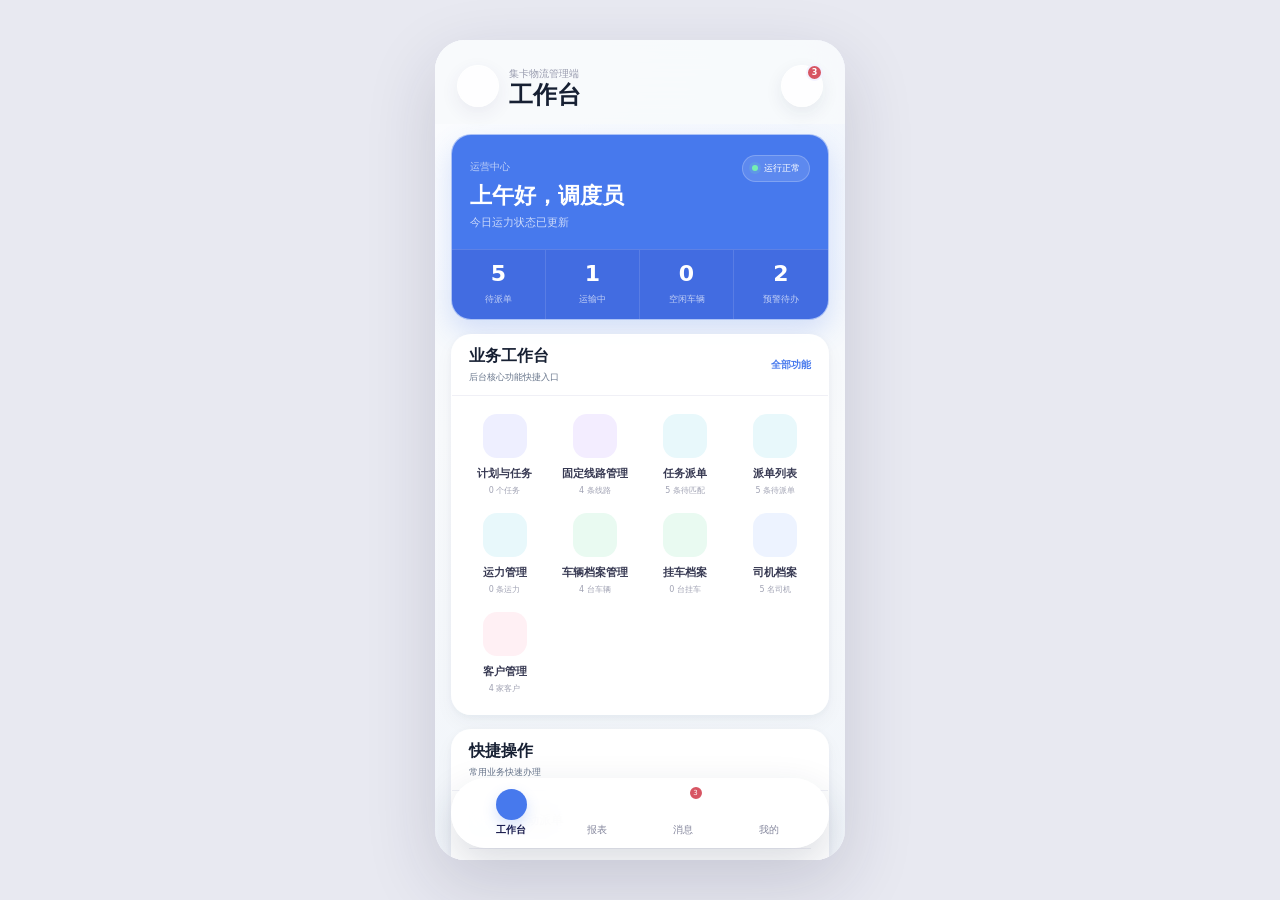
==== admin-mobile.html @ d73e5c69 "完善集卡物流系统前端功能" ====
<!doctype html>
<html lang="zh-CN">
  <head>
    <meta charset="UTF-8" />
    <meta name="viewport" content="width=device-width, initial-scale=1, maximum-scale=1, viewport-fit=cover" />
    <meta name="theme-color" content="#f4f6fa" />
    <title>集卡物流管理端</title>
    <link rel="stylesheet" href="admin-mobile.css" />
    <link rel="stylesheet" href="design-tokens.css" />
  </head>
  <body>
    <div class="manager-shell">
      <header class="manager-header" id="managerHeader">
        <button class="manager-drawer-toggle" id="managerDrawerButton" type="button" aria-label="打开工作台导航"><i data-lucide="menu"></i></button>
        <div class="manager-header-copy"><span class="manager-eyebrow" id="headerEyebrow">集卡物流管理端</span><h1 id="managerTitle">工作台</h1></div>
        <button class="header-icon" id="headerMessageButton" type="button" aria-label="消息中心"><i data-lucide="bell"></i><span>3</span></button>
      </header>

      <main class="manager-main">
        <section class="manager-view active" id="workbenchView" data-title="工作台">
          <section class="manager-hero">
            <div class="hero-top"><div><span>运营中心</span><h2>上午好，调度员</h2><p>今日运力状态已更新</p></div><span class="online-state"><i></i>运行正常</span></div>
            <div class="hero-metrics">
              <button class="metric-card" data-open-module="dispatch" data-filter="待派单" type="button" aria-label="查看待派单任务"><strong class="metric-value" id="workbenchPendingCount">0</strong><span class="metric-label">待派单</span></button>
              <button class="metric-card" data-open-module="dispatch" data-filter="运输中" type="button" aria-label="查看运输中任务"><strong class="metric-value" id="workbenchTransitCount">0</strong><span class="metric-label">运输中</span></button>
              <button class="metric-card" data-open-module="vehicle" data-filter="空闲" type="button" aria-label="查看空闲车辆"><strong class="metric-value" id="workbenchIdleCount">0</strong><span class="metric-label">空闲车辆</span></button>
              <button class="metric-card" data-tab-target="messages" type="button" aria-label="查看待处理预警"><strong class="metric-value" id="workbenchAlertCount">0</strong><span class="metric-label">预警待办</span></button>
            </div>
          </section>

          <section class="workbench-block module-block">
            <header class="block-heading"><div><h2>业务工作台</h2><p>后台核心功能快捷入口</p></div><button id="manageModulesButton" type="button">全部功能</button></header>
            <div class="module-grid" id="moduleGrid">
              <button data-open-module="plan" type="button"><span class="module-icon blue"><i data-lucide="clipboard-list"></i></span><strong>计划与任务</strong><small>计划任务</small></button>
              <button data-open-module="route" type="button"><span class="module-icon purple"><i data-lucide="route"></i></span><strong>固定线路管理</strong><small>4 条线路</small></button>
              <button data-open-module="dispatch-management" type="button"><span class="module-icon cyan"><i data-lucide="list-checks"></i></span><strong>任务派单</strong><small>待匹配任务</small></button>
              <button data-open-module="dispatch" type="button"><span class="module-icon cyan"><i data-lucide="send"></i></span><strong>派单列表</strong><small>2 条待执行</small></button>
              <button data-open-module="capacity" type="button"><span class="module-icon cyan"><i data-lucide="gauge"></i></span><strong>运力管理</strong><small>车辆与司机</small></button>
              <button data-open-module="vehicle" type="button"><span class="module-icon green"><i data-lucide="truck"></i></span><strong>车辆档案管理</strong><small>2 台自营</small></button>
              <button data-open-module="trailer" type="button"><span class="module-icon green"><i data-lucide="container"></i></span><strong>挂车档案</strong><small>挂车台账</small></button>
              <button data-open-module="driver" type="button"><span class="module-icon indigo"><i data-lucide="user-round"></i></span><strong>司机档案</strong><small>5 名司机</small></button>
              <button data-open-module="customer" type="button"><span class="module-icon rose"><i data-lucide="building-2"></i></span><strong>客户管理</strong><small>6 家客户</small></button>
            </div>
          </section>

          <section class="workbench-block quick-block">
            <header class="block-heading"><div><h2>快捷操作</h2><p>常用业务快速办理</p></div></header>
            <div class="quick-actions">
              <button data-quick-action="dispatch" type="button"><span><i data-lucide="send"></i></span><strong>手动派单</strong><i data-lucide="chevron-right"></i></button>
              <button data-open-module="dispatch-management" type="button"><span><i data-lucide="list-checks"></i></span><strong>进入任务派单</strong><i data-lucide="chevron-right"></i></button>
            </div>
          </section>

          <section class="workbench-block focus-block">
            <header class="block-heading"><div><h2>今日调度</h2><p>需要优先处理的业务</p></div><button data-open-module="dispatch" type="button">查看全部</button></header>
            <div class="focus-list" id="focusList"></div>
          </section>
        </section>

        <section class="manager-view reports-view" id="reportsView" data-title="数据报表">
          <section class="report-filter-section" aria-label="报表筛选">
            <div class="report-filter-heading"><div><strong>运营筛选</strong><small id="reportScopeLabel">今日运营全局</small></div><button class="report-refresh" id="reportRefreshButton" type="button" aria-label="刷新报表" title="刷新报表"><i data-lucide="refresh-cw"></i></button></div>
            <div class="report-filter-grid">
              <label><span>时间范围</span><select id="reportDateRange"><option value="yesterday">昨日</option><option value="today" selected>今日</option><option value="last7">近7天</option><option value="month">近一月</option></select></label>
              <label><span>客户</span><select id="reportCustomer"><option value="">全部客户</option></select></label>
              <label><span>项目</span><select id="reportProject"><option value="">全部项目</option></select></label>
              <label><span>线路</span><select id="reportRoute"><option value="">全部线路</option></select></label>
              <label class="report-filter-threshold"><span>快完成规则</span><select id="reportThreshold"><option value="60">进度 ≥ 60%</option><option value="70" selected>进度 ≥ 70%</option><option value="80">进度 ≥ 80%</option><option value="90">进度 ≥ 90%</option></select></label>
            </div>
            <small class="report-updated" id="reportUpdatedAt">数据准备中</small>
          </section>

          <section class="report-section report-amount-section">
            <div class="report-section-heading"><div><strong>运输金额</strong><small>按线路预估费用口径，不含税费调整</small></div><div class="report-segment" role="group" aria-label="金额分布维度"><button class="active" data-report-amount="customer" type="button" aria-pressed="true">按客户</button><button data-report-amount="route" type="button" aria-pressed="false">按线路</button></div></div>
            <div class="report-amount-totals" id="reportAmountTotals"></div>
            <div class="report-bars" id="reportAmountDistribution"></div>
          </section>

          <section class="report-section">
            <div class="report-section-heading"><div><strong id="reportTaskTitle">今日任务</strong><small id="reportTaskSummary">计划执行概览</small></div><strong class="report-completion" id="reportCompletionRate">0%</strong></div>
            <div class="report-completion-track"><i id="reportCompletionBar"></i></div>
            <small class="report-completion-note" id="reportCompletionNote">已完成 0 / 0</small>
            <div class="report-task-metrics" id="reportTaskMetrics"></div>
          </section>

          <section class="report-section">
            <div class="report-section-heading"><div><strong>运力状态</strong><small>车辆与司机实时可用性</small></div></div>
            <div class="report-capacity-columns">
              <div class="report-capacity-group"><strong>车辆分布 <span id="reportVehicleTotal">0 台</span></strong><div class="report-status-bar" id="reportVehicleBar"></div><div class="report-status-list" id="reportVehicleStatus"></div></div>
              <div class="report-capacity-group"><strong>司机分布 <span id="reportDriverTotal">0 名</span></strong><div class="report-status-bar" id="reportDriverBar"></div><div class="report-status-list" id="reportDriverStatus"></div></div>
            </div>
          </section>

          <section class="report-section">
            <div class="report-section-heading"><div><strong>实时运力任务</strong><small>快完成与异常任务优先展示</small></div><span class="report-date" id="reportOperatingDate"></span></div>
            <div class="report-dispatch-list" id="reportDispatchList"></div>
          </section>

          <section class="report-section report-plan-section">
            <div class="report-section-heading"><div><strong>计划完成统计</strong><small>客户 — 项目 — 线路</small></div></div>
            <div class="report-plan-list" id="reportPlanList"></div>
          </section>
        </section>

        <section class="manager-view messages-view" id="messagesView" data-title="消息">
          <div class="segment-tabs" id="messageTabs"><button class="active" data-message-filter="all" type="button">全部</button><button data-message-filter="task" type="button">任务</button><button data-message-filter="warning" type="button">预警</button></div>
          <div class="message-summary"><span><i data-lucide="bell-ring"></i></span><div><strong>3 条未读消息</strong><small>任务和预警状态实时同步</small></div><button id="readAllButton" type="button">全部已读</button></div>
          <div class="message-list" id="messageList"></div>
        </section>

        <section class="manager-view profile-view" id="profileView" data-title="我的">
          <section class="manager-profile"><div class="manager-avatar">调</div><div><h2>张调度</h2><p>运营中心 · 调度管理员</p><span>账号 ZD-1008</span></div><button type="button" data-profile-action="profile">编辑</button></section>
          <section class="profile-stat"><div><strong>18</strong><span>今日操作</span></div><div><strong>96%</strong><span>派单及时率</span></div><div><strong>3</strong><span>待办事项</span></div></section>
          <section class="profile-menu"><h2>管理设置</h2><button data-profile-action="role" type="button"><span class="profile-menu-icon blue"><i data-lucide="shield-check"></i></span><strong>权限与角色</strong><i data-lucide="chevron-right"></i></button><button data-profile-action="notification" type="button"><span class="profile-menu-icon orange"><i data-lucide="bell-cog"></i></span><strong>消息设置</strong><i data-lucide="chevron-right"></i></button><button data-profile-action="security" type="button"><span class="profile-menu-icon purple"><i data-lucide="lock-keyhole"></i></span><strong>账号安全</strong><i data-lucide="chevron-right"></i></button></section>
          <section class="profile-menu"><h2>系统服务</h2><button data-profile-action="desktop" type="button"><span class="profile-menu-icon green"><i data-lucide="monitor"></i></span><strong>返回后台系统</strong><i data-lucide="external-link"></i></button><button data-profile-action="about" type="button"><span class="profile-menu-icon gray"><i data-lucide="circle-help"></i></span><strong>关于系统</strong><i data-lucide="chevron-right"></i></button></section>
          <p class="manager-version">集卡物流管理端 · 1.0</p>
        </section>

        <section class="module-view" id="moduleView" aria-hidden="true">
          <header class="subpage-header"><button class="subpage-back" id="moduleBackButton" type="button" aria-label="返回工作台"><i data-lucide="chevron-left"></i></button><div><span id="moduleEyebrow">业务管理</span><strong id="moduleTitle">业务管理</strong></div><button class="subpage-action" id="modulePrimaryButton" type="button"><i data-lucide="plus"></i></button></header>
          <div class="module-scroll">
            <label class="mobile-search"><i data-lucide="search"></i><input id="moduleSearch" type="search" placeholder="搜索关键字" /><button id="clearModuleSearch" type="button" aria-label="清空"><i data-lucide="x"></i></button></label>
            <div class="module-filter-row" id="moduleFilters"></div>
            <div class="module-summary" id="moduleSummary"></div>
            <div class="module-list" id="moduleList"></div>
          </div>
        </section>

        <section class="detail-view" id="managerDetailView" aria-hidden="true">
          <header class="subpage-header"><button class="subpage-back" id="detailBackButton" type="button" aria-label="返回列表"><i data-lucide="chevron-left"></i></button><div><span>业务详情</span><strong id="detailTitle">详情</strong></div><button class="subpage-action" id="detailActionButton" type="button"><i data-lucide="ellipsis"></i></button></header>
          <div class="detail-scroll" id="managerDetailContent"></div>
        </section>

        <section class="entry-view" id="managerEntryView" role="dialog" aria-modal="true" aria-labelledby="entryTitle" aria-hidden="true" tabindex="-1">
          <form id="managerEntryForm">
            <header class="subpage-header entry-header"><button class="subpage-back" id="entryBackButton" type="button" aria-label="返回列表"><i data-lucide="chevron-left"></i></button><div><span id="entryEyebrow">业务建档</span><strong id="entryTitle">新增</strong></div><span aria-hidden="true"></span></header>
            <div class="entry-scroll" id="managerEntryContent"></div>
            <footer class="entry-actions"><button class="entry-cancel" id="entryCancelButton" type="button">取消</button><button class="entry-save" id="entrySaveButton" type="submit">保存</button></footer>
          </form>
        </section>
      </main>

      <div class="manager-drawer-overlay" id="managerDrawerOverlay" aria-hidden="true"></div>
      <aside class="manager-drawer" id="managerDrawer" aria-hidden="true" aria-label="工作台侧边导航">
        <header class="manager-drawer-header">
          <div class="manager-drawer-brand"><span class="manager-drawer-logo"><i data-lucide="layout-dashboard"></i></span><div><strong>工作台导航</strong><small>集卡物流管理端</small></div></div>
          <button class="manager-drawer-close" id="managerDrawerClose" type="button" aria-label="关闭导航"><i data-lucide="x"></i></button>
        </header>
        <div class="manager-drawer-scroll">
          <section class="manager-drawer-section">
            <div class="manager-drawer-heading"><span>常用功能</span><small>业务快捷入口</small></div>
            <div class="manager-drawer-links" id="managerDrawerLinks"></div>
          </section>
          <section class="manager-drawer-section manager-drawer-reminder-section">
            <div class="manager-drawer-heading"><span>我的提醒</span><button type="button" data-drawer-action="messages">查看全部 <b>›</b></button></div>
            <div class="manager-drawer-reminders" id="managerDrawerReminders"></div>
          </section>
        </div>
      </aside>

      <nav class="manager-bottom-nav" id="managerBottomNav" aria-label="主导航">
        <button class="active" data-view="workbench" type="button"><span><i data-lucide="layout-dashboard"></i></span><strong>工作台</strong></button>
        <button data-view="reports" type="button"><span><i data-lucide="chart-no-axes-combined"></i></span><strong>报表</strong></button>
        <button data-view="messages" type="button"><span><i data-lucide="message-square-text"></i><em>3</em></span><strong>消息</strong></button>
        <button data-view="profile" type="button"><span><i data-lucide="user-round"></i></span><strong>我的</strong></button>
      </nav>
      <div class="manager-toast" id="managerToast" role="status"></div>
    </div>

    <script src="vendor/lucide.min.js"></script>
    <script src="admin-data-bridge.js"></script>
    <script src="admin-mobile.js"></script>
  </body>
</html>
---- admin-mobile.css ----
:root {
  --cyan: var(--info);
  --ink: var(--text);
  --card: var(--surface);
  --safe-bottom: env(safe-area-inset-bottom, 0px);
  --scrollbar-track: var(--surface-soft);
  --scrollbar-thumb: #bdc8d8;
}

* { box-sizing: border-box; letter-spacing: 0; }
html { height: 100%; overflow: hidden; background: #e8e9f1; }
body { display: flex; min-height: 100%; align-items: stretch; justify-content: center; margin: 0; overflow: hidden; color: var(--text); background: #e8e9f1; font-family: "PingFang SC", "Microsoft YaHei", system-ui, sans-serif; -webkit-tap-highlight-color: transparent; }
button,
input { font: inherit; letter-spacing: 0; }
button { cursor: pointer; }
button:active { transform: scale(.975); }
button:focus-visible,
input:focus-visible { outline: 3px solid rgba(90,79,242,.18); outline-offset: 2px; }
svg { width: 1em; height: 1em; fill: none; stroke: currentColor; stroke-width: 2; stroke-linecap: round; stroke-linejoin: round; }

.manager-shell { position: relative; display: flex; width: min(100%, 430px); height: 100dvh; min-height: 0; flex-direction: column; margin: 0 auto; overflow: hidden; background: linear-gradient(180deg, #eff0ff 0%, #f7f7ff 48%, #f0f1fd 100%); box-shadow: 0 24px 70px rgba(31,31,66,.16); }
.manager-shell::before { position: absolute; z-index: 0; top: 0; right: 0; left: 0; height: 250px; pointer-events: none; background: linear-gradient(135deg, rgba(255,255,255,.75), rgba(225,224,255,.2)); content: ""; }
.manager-header { position: relative; z-index: 20; display: flex; min-height: 82px; flex: 0 0 auto; align-items: center; justify-content: space-between; padding: max(22px, env(safe-area-inset-top)) 22px 14px; background: rgba(242,243,255,.74); backdrop-filter: blur(20px); }
.manager-shell.subpage-open .manager-header { display: none; }
.manager-shell.subpage-open .manager-bottom-nav { display: none; }
.manager-eyebrow { display: block; margin-top: 5px; color: #999caf; font-size: 10px; }
.manager-header h1 { margin: 0; color: var(--ink); font-size: 24px; line-height: 1.2; }
.header-icon { position: relative; display: grid; width: 42px; height: 42px; place-items: center; border: 1px solid rgba(255,255,255,.9); border-radius: 50%; background: rgba(255,255,255,.78); color: #292b4c; box-shadow: 0 6px 18px rgba(59,54,118,.08); }
.header-icon svg { width: 21px; height: 21px; }
.header-icon span { position: absolute; top: -2px; right: -1px; display: grid; min-width: 17px; height: 17px; place-items: center; border: 2px solid #f3f3ff; border-radius: 9px; padding: 0 3px; color: #fff; background: var(--danger); font-size: 8px; font-weight: 800; }

.manager-main { position: relative; z-index: 1; min-height: 0; flex: 1; overflow: hidden; }
.manager-view { display: none; height: 100%; overflow-x: hidden; overflow-y: auto; overscroll-behavior: contain; padding: 10px 16px calc(104px + var(--safe-bottom)); scrollbar-color: var(--scrollbar-thumb) var(--scrollbar-track); scrollbar-width: thin; }
.manager-view.active { display: block; animation: view-enter .18s ease-out; }
.manager-view::-webkit-scrollbar,
.module-scroll::-webkit-scrollbar,
.detail-scroll::-webkit-scrollbar { width: 5px; }
.manager-view::-webkit-scrollbar-track,
.module-scroll::-webkit-scrollbar-track,
.detail-scroll::-webkit-scrollbar-track { background: var(--scrollbar-track); }
.manager-view::-webkit-scrollbar-thumb,
.module-scroll::-webkit-scrollbar-thumb,
.detail-scroll::-webkit-scrollbar-thumb { border: 1px solid var(--scrollbar-track); border-radius: 5px; background: var(--scrollbar-thumb); }

.manager-hero { overflow: hidden; border: 1px solid rgba(255,255,255,.55); border-radius: 20px; padding: 20px 18px 0; color: #fff; background: #5a4ff2; box-shadow: 0 14px 30px rgba(80,69,222,.22); }
.hero-top { display: flex; align-items: flex-start; justify-content: space-between; gap: 12px; }
.hero-top > div > span { color: rgba(255,255,255,.65); font-size: 10px; }
.hero-top h2 { margin: 7px 0 4px; font-size: 22px; }
.hero-top p { margin: 0; color: rgba(255,255,255,.72); font-size: 11px; }
.online-state { display: inline-flex; min-height: 27px; align-items: center; gap: 6px; border: 1px solid rgba(255,255,255,.22); border-radius: 14px; padding: 0 9px; background: rgba(255,255,255,.12); font-size: 9px; white-space: nowrap; }
.online-state i { width: 6px; height: 6px; border-radius: 50%; background: #75efb1; box-shadow: 0 0 0 3px rgba(117,239,177,.14); }
.hero-metrics { display: grid; grid-template-columns: repeat(4, minmax(0,1fr)); margin: 19px -18px 0; border-top: 1px solid rgba(255,255,255,.14); background: rgba(33,26,145,.13); }
.hero-metrics button { position: relative; height: 69px; border: 0; border-right: 1px solid rgba(255,255,255,.12); background: transparent; color: #fff; }
.hero-metrics button:last-child { border-right: 0; }
.hero-metrics strong { display: block; font-size: 19px; line-height: 1; }
.hero-metrics span { display: block; margin-top: 8px; color: rgba(255,255,255,.67); font-size: 9px; white-space: nowrap; }

.workbench-block { margin-top: 14px; overflow: hidden; border: 1px solid rgba(255,255,255,.92); border-radius: 20px; background: rgba(255,255,255,.94); box-shadow: var(--shadow-card); }
.block-heading { display: flex; min-height: 61px; align-items: center; justify-content: space-between; gap: 15px; padding: 0 17px; border-bottom: 1px solid #f0f0f6; }
.block-heading h2 { margin: 0; color: var(--ink); font-size: 16px; }
.block-heading p { margin: 4px 0 0; color: var(--muted); font-size: 9px; }
.block-heading button { border: 0; padding: 6px 0 6px 10px; background: transparent; color: var(--primary); font-size: 10px; font-weight: 700; }
.module-grid { display: grid; grid-template-columns: repeat(4, minmax(0,1fr)); gap: 17px 7px; padding: 18px 11px 20px; }
.module-grid button { display: flex; min-width: 0; align-items: center; flex-direction: column; border: 0; padding: 0; background: transparent; color: var(--text); }
.module-grid strong,
.module-grid small { display: block; max-width: 100%; overflow: hidden; text-overflow: ellipsis; white-space: nowrap; }
.module-grid strong { margin-top: 8px; color: #373952; font-size: 11px; }
.module-grid small { margin-top: 4px; color: #a0a2b3; font-size: 8px; }
.module-icon { display: grid; width: 44px; height: 44px; place-items: center; border-radius: 14px; color: #5270db; background: #eeefff; }
.module-icon svg { width: 22px; height: 22px; }
.module-icon.purple { color: #8062dd; background: #f3edff; }
.module-icon.cyan { color: #278eaf; background: #e8f8fb; }
.module-icon.orange { color: #df8738; background: #fff3e7; }
.module-icon.green { color: #2ea56d; background: #e9faf1; }
.module-icon.indigo { color: #4c70c7; background: #edf3ff; }
.module-icon.rose { color: #d46681; background: #fff0f4; }
.module-icon.yellow { color: #d0932f; background: #fff8e5; }

.quick-actions { display: grid; grid-template-columns: 1fr; padding: 2px 17px 8px; }
.quick-actions button { display: flex; min-height: 56px; align-items: center; gap: 12px; border: 0; border-bottom: 1px solid #f0f0f5; padding: 0; background: transparent; color: #3f425d; text-align: left; }
.quick-actions button:last-child { border-bottom: 0; }
.quick-actions button > span { display: grid; width: 34px; height: 34px; place-items: center; border-radius: 11px; color: var(--primary); background: var(--primary-soft); }
.quick-actions button > span svg { width: 17px; height: 17px; }
.quick-actions strong { min-width: 0; flex: 1; font-size: 12px; }
.quick-actions button > svg { width: 16px; height: 16px; color: #a9abb9; }

.focus-list { padding: 2px 17px 8px; }
.focus-row { display: flex; min-height: 64px; align-items: center; gap: 11px; border: 0; border-bottom: 1px solid #f0f0f5; padding: 0; background: transparent; text-align: left; }
.focus-row:last-child { border-bottom: 0; }
.focus-symbol { display: grid; width: 34px; height: 34px; flex: 0 0 auto; place-items: center; border-radius: 50%; color: #d98937; background: #fff2e5; }
.focus-symbol svg { width: 17px; height: 17px; }
.focus-symbol.blue { color: #3e7fd0; background: #ebf4ff; }
.focus-row > span:nth-child(2) { min-width: 0; flex: 1; }
.focus-row strong,
.focus-row small { display: block; overflow: hidden; text-overflow: ellipsis; white-space: nowrap; }
.focus-row strong { color: #3f425d; font-size: 12px; }
.focus-row small { margin-top: 5px; color: #999cad; font-size: 9px; }
.focus-row > em { border-radius: 10px; padding: 5px 8px; color: #cc7b28; background: #fff4e8; font-size: 9px; font-style: normal; white-space: nowrap; }

.messages-view { padding-top: 8px; }
.segment-tabs { display: grid; grid-template-columns: repeat(3,1fr); gap: 4px; border: 1px solid rgba(255,255,255,.95); border-radius: 22px; padding: 4px; background: rgba(255,255,255,.62); }
.segment-tabs button { height: 36px; border: 0; border-radius: 18px; background: transparent; color: #85879a; font-size: 11px; }
.segment-tabs button.active { color: var(--primary); background: #fff; box-shadow: 0 5px 14px rgba(59,54,118,.09); font-weight: 700; }
.message-summary { display: flex; align-items: center; gap: 11px; margin-top: 13px; border: 1px solid rgba(255,255,255,.92); border-radius: 17px; padding: 14px; background: rgba(255,255,255,.92); box-shadow: var(--shadow-card); }
.message-summary > span { display: grid; width: 38px; height: 38px; flex: 0 0 auto; place-items: center; border-radius: 12px; color: var(--primary); background: var(--primary-soft); }
.message-summary > span svg { width: 19px; height: 19px; }
.message-summary > div { min-width: 0; flex: 1; }
.message-summary strong,
.message-summary small { display: block; }
.message-summary strong { color: var(--ink); font-size: 12px; }
.message-summary small { margin-top: 4px; color: var(--muted); font-size: 9px; }
.message-summary button { border: 0; padding: 6px; background: transparent; color: var(--primary); font-size: 9px; }
.message-list { margin-top: 13px; overflow: hidden; border: 1px solid rgba(255,255,255,.92); border-radius: 19px; background: rgba(255,255,255,.94); box-shadow: var(--shadow-card); }
.message-item { position: relative; display: flex; width: 100%; min-height: 82px; align-items: flex-start; gap: 12px; border: 0; border-bottom: 1px solid #f0f0f5; padding: 15px; background: transparent; text-align: left; }
.message-item:last-child { border-bottom: 0; }
.message-item.unread::after { position: absolute; top: 17px; right: 14px; width: 7px; height: 7px; border-radius: 50%; background: var(--danger); content: ""; }
.message-icon { display: grid; width: 38px; height: 38px; flex: 0 0 auto; place-items: center; border-radius: 12px; color: #3e80d3; background: #eaf4ff; }
.message-icon.warning { color: #dd8a37; background: #fff3e5; }
.message-icon.success { color: #2ca46c; background: #eaf9f1; }
.message-icon svg { width: 19px; height: 19px; }
.message-copy { min-width: 0; flex: 1; padding-right: 7px; }
.message-copy strong { display: block; color: #353850; font-size: 12px; }
.message-copy p { margin: 5px 0 0; color: #8c8fa2; font-size: 9px; line-height: 1.6; }
.message-copy time { display: block; margin-top: 6px; color: #b0b2be; font-size: 8px; }

.profile-view { padding-top: 7px; }
.manager-profile { display: flex; align-items: center; gap: 13px; padding: 16px 4px 22px; }
.manager-avatar { display: grid; width: 61px; height: 61px; flex: 0 0 auto; place-items: center; border: 4px solid rgba(255,255,255,.92); border-radius: 50%; color: #fff; background: var(--primary); box-shadow: 0 10px 24px rgba(90,79,242,.22); font-size: 21px; font-weight: 800; }
.manager-profile > div:nth-child(2) { min-width: 0; flex: 1; }
.manager-profile h2 { margin: 0; color: var(--ink); font-size: 21px; }
.manager-profile p { margin: 5px 0 4px; color: #74768b; font-size: 11px; }
.manager-profile span { color: #9b9daf; font-size: 9px; }
.manager-profile button { min-width: 48px; min-height: 34px; border: 1px solid #e4e2ff; border-radius: 17px; background: rgba(255,255,255,.72); color: var(--primary); font-size: 10px; font-weight: 700; }
.profile-stat { display: grid; grid-template-columns: repeat(3,1fr); overflow: hidden; border: 1px solid rgba(255,255,255,.92); border-radius: 19px; background: rgba(255,255,255,.94); box-shadow: var(--shadow-card); }
.profile-stat div { position: relative; padding: 17px 5px; text-align: center; }
.profile-stat div + div::before { position: absolute; top: 16px; bottom: 16px; left: 0; width: 1px; background: #f0f0f5; content: ""; }
.profile-stat strong { display: block; color: var(--ink); font-size: 18px; }
.profile-stat span { display: block; margin-top: 7px; color: var(--muted); font-size: 9px; }
.profile-menu { margin-top: 14px; overflow: hidden; border: 1px solid rgba(255,255,255,.92); border-radius: 19px; background: rgba(255,255,255,.94); box-shadow: var(--shadow-card); }
.profile-menu h2 { margin: 0; padding: 17px 18px 13px; border-bottom: 1px solid #f0f0f5; color: var(--ink); font-size: 14px; }
.profile-menu button { display: flex; width: 100%; min-height: 64px; align-items: center; gap: 13px; border: 0; border-bottom: 1px solid #f0f0f5; padding: 0 17px; background: transparent; color: #30324c; text-align: left; }
.profile-menu button:last-child { border-bottom: 0; }
.profile-menu button > strong { min-width: 0; flex: 1; font-size: 12px; }
.profile-menu button > svg { width: 18px; height: 18px; color: #a4a6b5; }
.profile-menu-icon { display: grid; width: 38px; height: 38px; flex: 0 0 auto; place-items: center; border-radius: 50%; color: #5068d7; background: #eef0ff; }
.profile-menu-icon.orange { color: #d98535; background: #fff3e8; }
.profile-menu-icon.purple { color: #8859c9; background: #f5edff; }
.profile-menu-icon.green { color: #31a26b; background: #ebfaf2; }
.profile-menu-icon.gray { color: #71758b; background: #f0f1f6; }
.profile-menu-icon svg { width: 19px; height: 19px; }
.manager-version { margin: 19px 0 0; color: #b0b2bf; font-size: 9px; text-align: center; }

.reports-view { padding-top: 8px; }
.report-filter-section,
.report-section { margin-bottom: 12px; border: 1px solid rgba(255,255,255,.94); border-radius: 15px; background: rgba(255,255,255,.94); box-shadow: var(--shadow-card); }
.report-filter-section { padding: 13px; }
.report-filter-heading,
.report-section-heading { display: flex; min-width: 0; align-items: center; justify-content: space-between; gap: 10px; }
.report-filter-heading strong,
.report-section-heading strong { display: block; color: var(--ink); font-size: 13px; }
.report-filter-heading small,
.report-section-heading small { display: block; margin-top: 4px; color: var(--muted); font-size: 9px; line-height: 1.4; }
.report-refresh { display: grid; width: 36px; height: 36px; flex: 0 0 auto; place-items: center; border: 1px solid #e4e7ef; border-radius: 11px; color: #3d7fbc; background: #f0f8fc; }
.report-refresh svg { width: 17px; height: 17px; }
.report-filter-grid { display: grid; grid-template-columns: repeat(2,minmax(0,1fr)); gap: 9px; margin-top: 12px; }
.report-filter-grid label { display: block; min-width: 0; }
.report-filter-grid label > span { display: block; margin: 0 0 5px; color: #777b8e; font-size: 9px; }
.report-filter-grid select { width: 100%; height: 38px; min-width: 0; border: 1px solid #e3e6ef; border-radius: 9px; padding: 0 9px; outline: 0; color: #363a51; background: #fff; font-size: 10px; }
.report-filter-grid select:focus-visible { outline: 2px solid rgba(48,137,171,.25); outline-offset: 1px; }
.report-filter-threshold { grid-column: 1 / -1; }
.report-updated { display: block; margin-top: 9px; color: #999eaa; font-size: 8px; text-align: right; }
.report-section { padding: 14px; }
.report-segment { display: flex; flex: 0 0 auto; gap: 2px; border: 1px solid #e6e8ef; border-radius: 9px; padding: 2px; background: #f5f7fa; }
.report-segment button { min-height: 27px; border: 0; border-radius: 7px; padding: 0 8px; color: #777b8e; background: transparent; font-size: 9px; }
.report-segment button.active { color: #fff; background: #327eae; font-weight: 700; }
.report-amount-totals { display: grid; grid-template-columns: repeat(3,minmax(0,1fr)); gap: 6px; margin-top: 12px; }
.report-amount-total { min-width: 0; border-radius: 9px; padding: 9px 7px; background: #f2f7f9; }
.report-amount-total:nth-child(2) { background: #f1f7f2; }
.report-amount-total:nth-child(3) { background: #f8f5ee; }
.report-amount-total span { display: block; overflow: hidden; color: #787d8b; font-size: 8px; text-overflow: ellipsis; white-space: nowrap; }
.report-amount-total strong { display: block; overflow: hidden; margin-top: 5px; color: #343a4c; font-size: 12px; text-overflow: ellipsis; white-space: nowrap; }
.report-bars { display: grid; gap: 10px; margin-top: 14px; }
.report-bar-row { display: grid; grid-template-columns: minmax(62px,1fr) minmax(45px,1.4fr) auto; align-items: center; gap: 8px; }
.report-bar-row > span { overflow: hidden; color: #626779; font-size: 9px; text-overflow: ellipsis; white-space: nowrap; }
.report-bar-track { height: 7px; overflow: hidden; border-radius: 8px; background: #edf0f3; }
.report-bar-track i { display: block; height: 100%; min-width: 2px; border-radius: inherit; background: #3993b5; }
.report-bar-row strong { color: #404559; font-size: 9px; font-variant-numeric: tabular-nums; }
.report-completion { color: #267ead !important; font-size: 18px !important; font-variant-numeric: tabular-nums; }
.report-completion-track { height: 8px; overflow: hidden; margin-top: 12px; border-radius: 8px; background: #e9eef1; }
.report-completion-track i { display: block; width: 0; height: 100%; border-radius: inherit; background: #2d8cbb; transition: width .2s ease; }
.report-completion-note { display: block; margin-top: 6px; color: #8a8e9c; font-size: 9px; }
.report-task-metrics { display: grid; grid-template-columns: repeat(3,minmax(0,1fr)); gap: 7px; margin-top: 12px; }
.report-task-metric { min-width: 0; border-radius: 9px; padding: 9px; background: #f1f6f8; }
.report-task-metric:nth-child(3n+2) { background: #f2f7f2; }
.report-task-metric:nth-child(3n) { background: #faf5ec; }
.report-task-metric span,
.report-task-metric small { display: block; overflow: hidden; color: #858998; font-size: 8px; text-overflow: ellipsis; white-space: nowrap; }
.report-task-metric strong { display: block; margin: 5px 0 3px; color: #35394d; font-size: 16px; font-variant-numeric: tabular-nums; }
.report-capacity-columns { display: grid; gap: 15px; margin-top: 14px; }
.report-capacity-group > strong { display: flex; align-items: center; justify-content: space-between; color: #4a4e60; font-size: 10px; }
.report-capacity-group > strong span { color: #8b909c; font-size: 9px; font-weight: 500; }
.report-status-bar { display: flex; height: 9px; overflow: hidden; gap: 2px; margin-top: 8px; border-radius: 8px; background: #edf0f3; }
.report-status-bar i { display: block; min-width: 0; height: 100%; }
.report-status-list { display: grid; grid-template-columns: repeat(2,minmax(0,1fr)); gap: 6px 10px; margin-top: 9px; }
.report-status-item { display: flex; min-width: 0; align-items: center; gap: 5px; color: #676b7c; font-size: 9px; }
.report-status-item { width: 100%; border: 0; padding: 2px 0; background: transparent; text-align: left; }
.report-status-item.active span { color: #217ba5; font-weight: 700; }
.report-status-item i { width: 7px; height: 7px; flex: 0 0 auto; border-radius: 50%; background: var(--status-color); }
.report-status-item span { min-width: 0; overflow: hidden; text-overflow: ellipsis; white-space: nowrap; }
.report-status-item strong { margin-left: auto; color: #424658; font-size: 9px; font-variant-numeric: tabular-nums; }
.report-date { flex: 0 0 auto; color: #9296a3; font-size: 8px; }
.report-dispatch-list,
.report-plan-list { margin-top: 11px; }
.report-dispatch-item { border-top: 1px solid #edf0f2; padding: 11px 0; }
.report-dispatch-item:first-child { border-top: 0; padding-top: 0; }
.report-dispatch-top { display: flex; align-items: flex-start; justify-content: space-between; gap: 8px; }
.report-dispatch-top strong { min-width: 0; color: #34384b; font-size: 10px; overflow-wrap: anywhere; }
.report-dispatch-state { flex: 0 0 auto; border-radius: 8px; padding: 4px 7px; color: #277ba5; background: #eaf5fa; font-size: 8px; }
.report-dispatch-item.exception .report-dispatch-state { color: #b66a35; background: #fff1e5; }
.report-dispatch-meta { display: flex; justify-content: space-between; gap: 8px; margin-top: 5px; color: #878b99; font-size: 8px; }
.report-dispatch-progress { height: 5px; overflow: hidden; margin-top: 8px; border-radius: 6px; background: #edf0f3; }
.report-dispatch-progress i { display: block; height: 100%; border-radius: inherit; background: #3c99ba; }
.report-empty { padding: 16px 8px; color: #969aa6; font-size: 9px; text-align: center; }
.report-plan-row { display: grid; grid-template-columns: minmax(0,1.2fr) minmax(0,1fr) 60px; align-items: center; gap: 7px; border-top: 1px solid #edf0f2; padding: 10px 0; }
.report-plan-row:first-child { border-top: 0; padding-top: 0; }
.report-plan-owner,
.report-plan-result { min-width: 0; }
.report-plan-owner strong,
.report-plan-owner small { display: block; overflow: hidden; text-overflow: ellipsis; white-space: nowrap; }
.report-plan-owner strong { color: #44485a; font-size: 9px; }
.report-plan-owner small { margin-top: 4px; color: #9296a3; font-size: 8px; }
.report-plan-route { overflow: hidden; color: #707585; font-size: 8px; text-overflow: ellipsis; white-space: nowrap; }
.report-plan-result { text-align: right; }
.report-plan-result strong { display: block; color: #44485a; font-size: 9px; font-variant-numeric: tabular-nums; }
.report-plan-result small { display: block; margin-top: 3px; color: #9296a3; font-size: 8px; }
.manager-bottom-nav { position: absolute; z-index: 25; right: 16px; bottom: calc(12px + var(--safe-bottom)); left: 16px; display: grid; grid-template-columns: repeat(4,1fr); min-height: 70px; padding: 7px 16px; border: 1px solid rgba(255,255,255,.94); border-radius: 35px; background: rgba(255,255,255,.91); box-shadow: var(--shadow-float); backdrop-filter: blur(22px); }
.manager-bottom-nav button { display: flex; align-items: center; justify-content: center; flex-direction: column; gap: 3px; border: 0; background: transparent; color: #85879d; }
.manager-bottom-nav button > span { position: relative; display: grid; width: 31px; height: 31px; place-items: center; border-radius: 50%; }
.manager-bottom-nav svg { width: 20px; height: 20px; }
.manager-bottom-nav strong { font-size: 10px; font-weight: 500; }
.manager-bottom-nav button.active { color: #161747; }
.manager-bottom-nav button.active > span { color: #fff; background: var(--primary); box-shadow: 0 6px 14px rgba(90,79,242,.25); }
.manager-bottom-nav button.active strong { font-weight: 800; }
.manager-bottom-nav em { position: absolute; top: -4px; right: -5px; display: grid; min-width: 16px; height: 16px; place-items: center; border: 2px solid #fff; border-radius: 8px; padding: 0 2px; color: #fff; background: var(--danger); font-size: 7px; font-style: normal; }

.module-view,
.detail-view,
.entry-view { position: absolute; z-index: 45; inset: 0; display: none; background: linear-gradient(180deg,#f0f1ff 0%,#f7f7ff 100%); }
.module-view.open,
.detail-view.open,
.entry-view.open { display: flex; flex-direction: column; animation: subpage-enter .2s ease-out; }
.entry-view { z-index: 55; }
.entry-view form { display: flex; min-height: 0; flex: 1; flex-direction: column; }
.subpage-header { display: grid; min-height: 76px; flex: 0 0 auto; grid-template-columns: 42px 1fr 42px; align-items: center; padding: max(17px,env(safe-area-inset-top)) 15px 9px; background: rgba(243,244,255,.8); backdrop-filter: blur(20px); }
.subpage-header > div { min-width: 0; text-align: center; }
.subpage-header span,
.subpage-header strong { display: block; overflow: hidden; text-overflow: ellipsis; white-space: nowrap; }
.subpage-header span { color: #9a9caf; font-size: 8px; }
.subpage-header strong { margin-top: 4px; color: var(--ink); font-size: 17px; }
.subpage-back,
.subpage-action { display: grid; width: 40px; height: 40px; place-items: center; border: 0; border-radius: 50%; background: rgba(255,255,255,.78); color: #333550; box-shadow: 0 5px 14px rgba(59,54,118,.06); }
.subpage-back svg,
.subpage-action svg { width: 20px; height: 20px; }
.subpage-action { color: var(--primary); }
.module-scroll,
.detail-scroll,
.entry-scroll { min-height: 0; flex: 1; overflow-y: auto; overscroll-behavior: contain; padding: 10px 16px calc(28px + var(--safe-bottom)); scrollbar-color: var(--scrollbar-thumb) var(--scrollbar-track); scrollbar-width: thin; }
.entry-scroll { padding-bottom: 28px; }
.entry-intro { display: flex; align-items: flex-start; gap: 12px; padding: 8px 2px 17px; }
.entry-intro > span { display: grid; width: 38px; height: 38px; flex: 0 0 auto; place-items: center; border-radius: 13px; color: var(--primary); background: var(--primary-soft); }
.entry-intro svg { width: 19px; height: 19px; }
.entry-intro strong,
.entry-intro small { display: block; }
.entry-intro strong { color: var(--ink); font-size: 13px; }
.entry-intro small { margin-top: 5px; color: var(--muted); font-size: 9px; line-height: 1.55; }
.mobile-form-section { margin: 0 -16px 12px; border-top: 1px solid rgba(255,255,255,.95); border-bottom: 1px solid #eaeaf2; padding: 0 18px 18px; background: rgba(255,255,255,.94); }
.mobile-form-section-heading { display: flex; min-height: 62px; align-items: center; gap: 11px; border-bottom: 1px solid #f0f0f5; }
.mobile-form-section-heading > span { display: grid; width: 27px; height: 27px; flex: 0 0 auto; place-items: center; border-radius: 9px; color: var(--primary); background: var(--primary-soft); font-size: 9px; font-weight: 800; }
.mobile-form-section-heading strong,
.mobile-form-section-heading small { display: block; }
.mobile-form-section-heading strong { color: var(--ink); font-size: 13px; }
.mobile-form-section-heading small { margin-top: 4px; color: var(--muted); font-size: 8px; }
.mobile-form-grid { display: grid; grid-template-columns: 1fr 1fr; gap: 13px 10px; padding-top: 16px; }
.mobile-field { display: block; min-width: 0; }
.mobile-field.full { grid-column: 1 / -1; }
.mobile-field > span:first-child { display: flex; min-height: 18px; align-items: center; gap: 3px; color: #5e6178; font-size: 10px; font-weight: 700; }
.mobile-field.required > span:first-child::after { color: var(--danger); content: "*"; }
.mobile-field input,
.mobile-field select,
.mobile-field textarea { width: 100%; min-width: 0; margin-top: 6px; border: 1px solid #e2e3ed; border-radius: 10px; outline: 0; color: #3f4259; background: #fff; font-size: 11px; transition: .18s ease; }
.mobile-field input,
.mobile-field select { height: 43px; padding: 0 11px; }
.mobile-field textarea { min-height: 78px; resize: vertical; padding: 11px; line-height: 1.55; }
.mobile-field input[type="datetime-local"] { min-width: 0; padding-right: 7px; font-size: 10px; }
.mobile-field textarea { overflow-wrap: anywhere; }
.mobile-field input:focus,
.mobile-field select:focus,
.mobile-field textarea:focus { border-color: var(--primary); box-shadow: 0 0 0 3px rgba(90,79,242,.09); }
.mobile-field input[readonly] { color: #777a90; background: #f7f7fb; }
.mobile-field small { display: block; margin-top: 5px; color: #a0a2b1; font-size: 8px; line-height: 1.45; }
.mobile-field input:invalid.touched,
.mobile-field select:invalid.touched { border-color: #eb9baa; }
.mobile-dispatch-box-grid > .mobile-field { grid-column: 1 / -1; max-width: 190px; }
.mobile-container-group { grid-column: 1 / -1; min-width: 0; margin: 0; border: 1px solid #e4e5ed; border-radius: 8px; padding: 10px 11px 12px; }
.mobile-container-group legend { padding: 0 5px; color: #64677d; font-size: 9px; font-weight: 700; }
.mobile-container-fields { display: grid; grid-template-columns: repeat(2, minmax(0, 1fr)); gap: 9px; }
.mobile-container-fields > .mobile-field { min-width: 0; }
@media (max-width: 360px) {
  .mobile-container-fields { grid-template-columns: 1fr; }
}
.mobile-switches { display: grid; grid-column: 1 / -1; grid-template-columns: repeat(3,1fr); gap: 7px; }
.mobile-switches label { display: flex; min-height: 38px; align-items: center; gap: 6px; border: 1px solid #e7e7ef; border-radius: 10px; padding: 0 8px; color: #606379; background: #fafafd; font-size: 9px; }
.mobile-switches input { width: 15px; height: 15px; accent-color: var(--primary); }
.generated-strip { display: grid; grid-template-columns: 1fr 1fr; gap: 8px; margin-top: 16px; }
.generated-strip div { border-radius: 12px; padding: 11px 12px; background: #f6f6fc; }
.generated-strip span,
.generated-strip strong { display: block; }
.generated-strip span { color: #999bad; font-size: 8px; }
.generated-strip strong { overflow: hidden; margin-top: 5px; color: #44475e; font-size: 11px; text-overflow: ellipsis; white-space: nowrap; }
.repeat-heading { display: flex; min-height: 52px; align-items: center; justify-content: space-between; gap: 12px; }
.repeat-heading > div strong,
.repeat-heading > div small { display: block; }
.repeat-heading > div strong { color: var(--ink); font-size: 12px; }
.repeat-heading > div small { margin-top: 4px; color: var(--muted); font-size: 8px; }
.repeat-heading button { min-width: 66px; height: 31px; border: 1px solid #deddfb; border-radius: 16px; color: var(--primary); background: var(--primary-soft); font-size: 9px; font-weight: 700; }
.repeat-list { display: grid; gap: 10px; }
.repeat-card { position: relative; border: 1px solid #e9e9f1; border-radius: 13px; padding: 12px; background: #fbfbfe; }
.repeat-card .mobile-form-grid { padding-top: 0; }
.repeat-card-remove { display: flex; width: 100%; justify-content: flex-end; margin-top: 9px; border: 0; padding: 4px 0; color: var(--danger); background: transparent; font-size: 9px; }
.file-picker { position: relative; display: grid; min-height: 84px; place-items: center; margin-top: 6px; border: 1px dashed #cfcdf8; border-radius: 12px; padding: 13px; color: var(--primary); background: #f8f7ff; text-align: center; }
.file-picker input { position: absolute; width: 1px; height: 1px; opacity: 0; }
.file-picker svg { width: 20px; height: 20px; }
.file-picker strong,
.file-picker small { display: block; }
.file-picker strong { margin-top: 6px; color: #55586f; font-size: 10px; }
.file-picker small { margin-top: 3px; color: #9a9cad; font-size: 8px; }
.file-picker.selected { border-style: solid; border-color: #a9e0c5; color: var(--success); background: #f1fbf6; }
.readonly-summary { display: grid; grid-template-columns: 1fr 1fr; gap: 8px; margin-top: 14px; }
.readonly-summary div { min-height: 57px; border-radius: 11px; padding: 10px; background: #f7f7fb; }
.readonly-summary span,
.readonly-summary strong { display: block; }
.readonly-summary span { color: #999bad; font-size: 8px; }
.readonly-summary strong { margin-top: 5px; overflow-wrap: anywhere; color: #56596f; font-size: 10px; }
.commission-preview { display: flex; align-items: center; justify-content: space-between; grid-column: 1 / -1; border-radius: 11px; padding: 12px; color: #696c82; background: #f7f7fc; font-size: 9px; }
.commission-preview strong { color: var(--primary); font-size: 14px; }
.auto-setting-banner { display: flex; align-items: center; gap: 12px; border-radius: 15px; padding: 15px; color: #fff; background: var(--primary); }
.auto-setting-banner > span { display: grid; width: 39px; height: 39px; flex: 0 0 auto; place-items: center; border-radius: 50%; background: rgba(255,255,255,.15); }
.auto-setting-banner div { min-width: 0; flex: 1; }
.auto-setting-banner strong,
.auto-setting-banner small { display: block; }
.auto-setting-banner strong { font-size: 13px; }
.auto-setting-banner small { margin-top: 5px; color: rgba(255,255,255,.68); font-size: 8px; }
.toggle-field { display: flex; min-height: 48px; align-items: center; justify-content: space-between; grid-column: 1 / -1; border-bottom: 1px solid #f0f0f5; }
.toggle-field span { color: #53566d; font-size: 10px; font-weight: 700; }
.toggle-field input { width: 38px; height: 20px; accent-color: var(--primary); }
.entry-actions { position: sticky; z-index: 8; bottom: 0; display: grid; min-height: calc(74px + var(--safe-bottom)); flex: 0 0 auto; grid-template-columns: 1fr 1.5fr; gap: 10px; padding: 11px 16px calc(11px + var(--safe-bottom)); border-top: 1px solid #e8e8f0; background: rgba(255,255,255,.96); box-shadow: 0 -10px 28px rgba(50,48,94,.08); backdrop-filter: blur(12px); }
.entry-actions button { height: 46px; border-radius: 12px; font-size: 12px; font-weight: 800; }
.entry-cancel { border: 1px solid #e1e2ea; color: #6c6f83; background: #fff; }
.entry-save { border: 0; color: #fff; background: var(--primary); box-shadow: 0 8px 18px rgba(90,79,242,.2); }
.mobile-search { display: flex; height: 47px; align-items: center; gap: 9px; border: 1px solid rgba(255,255,255,.95); border-radius: 24px; padding: 0 14px; background: rgba(255,255,255,.92); box-shadow: 0 7px 20px rgba(54,52,103,.06); }
.mobile-search > svg { width: 18px; height: 18px; color: #888a9e; }
.mobile-search input { min-width: 0; flex: 1; border: 0; outline: 0; color: var(--text); background: transparent; font-size: 12px; }
.mobile-search input::placeholder { color: #b0b2bf; }
.mobile-search button { display: none; width: 26px; height: 26px; place-items: center; border: 0; border-radius: 50%; background: #f0f0f6; color: #8b8e9f; }
.mobile-search button.visible { display: grid; }
.mobile-search button svg { width: 14px; height: 14px; }
.module-filter-row { display: flex; gap: 7px; overflow-x: auto; margin: 12px -16px 0; padding: 0 16px 3px; scrollbar-width: none; }
.module-filter-row::-webkit-scrollbar { display: none; }
.module-filter-row button { min-width: max-content; height: 32px; border: 1px solid #e2e2ed; border-radius: 16px; padding: 0 12px; color: #777a8e; background: rgba(255,255,255,.82); font-size: 10px; }
.module-filter-row button.active { border-color: var(--primary); color: #fff; background: var(--primary); box-shadow: 0 5px 12px rgba(90,79,242,.18); }
.module-summary { display: flex; align-items: center; justify-content: space-between; margin: 15px 2px 10px; color: #9295a8; font-size: 9px; }
.module-summary strong { color: #56596f; font-size: 11px; }
.module-list { display: grid; gap: 11px; }
.manager-list-card { border: 1px solid rgba(255,255,255,.94); border-radius: 18px; padding: 16px; background: rgba(255,255,255,.94); box-shadow: var(--shadow-card); }
.list-card-top { display: flex; align-items: flex-start; justify-content: space-between; gap: 10px; }
.list-card-top > div { min-width: 0; }
.list-card-top strong,
.list-card-top small { display: block; overflow: hidden; text-overflow: ellipsis; white-space: nowrap; }
.list-card-top strong { color: #30324d; font-size: 13px; }
.list-card-top small { margin-top: 5px; color: #989aab; font-size: 9px; }
.status-tag { display: inline-flex; min-height: 24px; flex: 0 0 auto; align-items: center; border-radius: 12px; padding: 0 8px; color: var(--primary); background: var(--primary-soft); font-size: 9px; font-weight: 700; }
.status-tag.success { color: #268b5c; background: #eaf9f1; }
.status-tag.warning { color: #c97928; background: #fff3e5; }
.status-tag.danger { color: #ce5365; background: #fff0f3; }
.status-tag.muted { color: #858799; background: #f1f1f5; }
.list-card-grid { display: grid; grid-template-columns: 1fr 1fr; gap: 11px; margin-top: 14px; border-top: 1px solid #f0f0f5; padding-top: 13px; }
.list-field span,
.list-field strong { display: block; }
.list-field span { color: #9c9eaf; font-size: 8px; }
.list-field strong { overflow: hidden; margin-top: 4px; color: #62657b; font-size: 10px; text-overflow: ellipsis; white-space: nowrap; }
.list-card-footer { display: flex; align-items: center; justify-content: space-between; gap: 10px; margin-top: 13px; }
.list-card-footer > span { min-width: 0; flex: 1; color: #a1a3b2; font-size: 9px; }
.list-card-actions { display: flex; flex: 0 0 auto; align-items: center; gap: 7px; }
.list-card-footer button { min-width: 70px; height: 31px; border: 0; border-radius: 16px; color: var(--primary); background: var(--primary-soft); font-size: 10px; font-weight: 700; }
.list-card-footer button.primary { color: #fff; background: var(--primary); }
.module-empty { display: flex; min-height: 250px; align-items: center; justify-content: center; flex-direction: column; color: #a0a2b2; text-align: center; }
.module-empty span { display: grid; width: 58px; height: 58px; place-items: center; border-radius: 50%; color: var(--primary); background: var(--primary-soft); }
.module-empty svg { width: 25px; height: 25px; }
.module-empty strong { margin-top: 13px; color: #606379; font-size: 13px; }
.module-empty small { margin-top: 6px; font-size: 9px; }

.detail-hero { border-radius: 21px; padding: 19px; color: #fff; background: var(--primary); box-shadow: 0 14px 28px rgba(90,79,242,.2); }
.detail-hero span { color: rgba(255,255,255,.67); font-size: 9px; }
.detail-hero h2 { margin: 8px 0 5px; font-size: 20px; }
.detail-hero p { margin: 0; color: rgba(255,255,255,.75); font-size: 10px; }
.detail-section { margin-top: 12px; overflow: hidden; border: 1px solid rgba(255,255,255,.94); border-radius: 18px; background: rgba(255,255,255,.94); box-shadow: var(--shadow-card); }
.detail-section h3 { margin: 0; padding: 16px; border-bottom: 1px solid #f0f0f5; color: var(--ink); font-size: 13px; }
.detail-row { display: flex; min-height: 52px; align-items: center; gap: 15px; margin: 0 16px; border-bottom: 1px solid #f1f1f6; }
.detail-row:last-child { border-bottom: 0; }
.detail-row span { flex: 0 0 84px; color: #999bad; font-size: 9px; }
.detail-row strong { min-width: 0; flex: 1; overflow-wrap: anywhere; color: #50536b; font-size: 11px; text-align: right; }
.detail-action-bar { display: flex; align-items: center; gap: 12px; margin-top: 14px; border: 1px solid rgba(255,255,255,.95); border-radius: 18px; padding: 13px 14px; background: rgba(255,255,255,.94); box-shadow: var(--shadow-card); }
.detail-action-bar > div { min-width: 0; flex: 1; }
.detail-action-bar strong,
.detail-action-bar small { display: block; }
.detail-action-bar strong { color: var(--ink); font-size: 11px; }
.detail-action-bar small { margin-top: 4px; color: var(--muted); font-size: 8px; line-height: 1.4; }
.detail-edit-button { display: inline-flex; min-width: 112px; height: 40px; flex: 0 0 auto; align-items: center; justify-content: center; gap: 6px; border: 0; border-radius: 12px; padding: 0 13px; color: #fff; background: var(--primary); box-shadow: 0 7px 16px rgba(90,79,242,.22); font-size: 10px; font-weight: 800; }
.detail-edit-button svg { width: 15px; height: 15px; }
.auto-control { display: flex; align-items: center; gap: 12px; border-radius: 18px; padding: 17px; color: #fff; background: var(--primary); box-shadow: 0 13px 26px rgba(90,79,242,.2); }
.auto-control > span { display: grid; width: 42px; height: 42px; place-items: center; border-radius: 50%; background: rgba(255,255,255,.16); }
.auto-control svg { width: 21px; height: 21px; }
.auto-control div { min-width: 0; flex: 1; }
.auto-control strong,
.auto-control small { display: block; }
.auto-control strong { font-size: 14px; }
.auto-control small { margin-top: 5px; color: rgba(255,255,255,.7); font-size: 9px; }
.auto-control button { min-width: 72px; height: 34px; border: 1px solid rgba(255,255,255,.35); border-radius: 17px; color: #fff; background: rgba(255,255,255,.14); font-size: 10px; font-weight: 700; }

.manager-toast { position: absolute; z-index: 80; right: 36px; bottom: calc(104px + var(--safe-bottom)); left: 36px; visibility: hidden; transform: translateY(8px); border-radius: 18px; padding: 12px 15px; color: #fff; background: rgba(24,24,54,.92); box-shadow: 0 12px 30px rgba(24,24,54,.2); opacity: 0; font-size: 10px; line-height: 1.5; text-align: center; transition: .2s ease; }
.manager-toast.show { visibility: visible; transform: translateY(0); opacity: 1; }

@keyframes view-enter { from { opacity: 0; transform: translateY(4px); } }
@keyframes subpage-enter { from { opacity: 0; transform: translateX(18px); } }

@media (max-width: 360px) {
  .manager-header { padding-right: 18px; padding-left: 18px; }
  .manager-view,
  .module-scroll,
  .detail-scroll,
  .entry-scroll { padding-right: 12px; padding-left: 12px; }
  .mobile-form-section { margin-right: -12px; margin-left: -12px; padding-right: 14px; padding-left: 14px; }
  .module-grid { column-gap: 3px; padding-right: 7px; padding-left: 7px; }
  .module-grid strong { font-size: 10px; }
  .manager-bottom-nav { right: 10px; left: 10px; }
}

@media (min-width: 600px) {
  body { align-items: center; padding: 20px 0; }
  .manager-shell { width: 410px; height: min(820px,calc(100dvh - 40px)); max-height: 820px; border-radius: 30px; }
  .manager-bottom-nav { border-radius: 35px; }
  .module-view,
  .detail-view,
  .entry-view { border-radius: 30px; }
}

/* Workbench side navigation */
.manager-header-copy { min-width: 0; flex: 1; margin-left: 10px; }
.manager-drawer-toggle {
  display: grid;
  width: 42px;
  height: 42px;
  flex: 0 0 auto;
  place-items: center;
  border: 1px solid rgba(255,255,255,.9);
  border-radius: 50%;
  color: #292b4c;
  background: rgba(255,255,255,.78);
  box-shadow: 0 6px 18px rgba(59,54,118,.08);
}
.manager-drawer-toggle svg { width: 21px; height: 21px; }
.manager-drawer-overlay {
  position: absolute;
  z-index: 35;
  inset: 0;
  visibility: hidden;
  background: rgba(25,24,53,.38);
  opacity: 0;
  transition: opacity .24s ease, visibility .24s ease;
}
.manager-drawer-overlay.open { visibility: visible; opacity: 1; }
.manager-drawer {
  position: absolute;
  z-index: 36;
  top: 0;
  bottom: 0;
  left: 0;
  display: flex;
  width: min(88%, 375px);
  flex-direction: column;
  overflow: hidden;
  border-right: 1px solid #f0eff8;
  background: rgba(255,255,255,.98);
  transform: translateX(-102%);
  transition: transform .26s cubic-bezier(.22,.8,.3,1);
}
.manager-drawer.open { transform: translateX(0); box-shadow: 18px 0 45px rgba(32,29,74,.16); }
.manager-drawer-header {
  display: flex;
  min-height: 92px;
  align-items: center;
  justify-content: space-between;
  gap: 12px;
  padding: max(24px,env(safe-area-inset-top)) 18px 15px;
  border-bottom: 1px solid #f0eff7;
  background: rgba(255,255,255,.98);
}
.manager-drawer-brand { display: flex; min-width: 0; align-items: center; gap: 11px; }
.manager-drawer-logo { display: grid; width: 44px; height: 44px; flex: 0 0 auto; place-items: center; border-radius: 14px; color: #fff; background: linear-gradient(145deg,#7469ff,#5447e8); box-shadow: 0 8px 18px rgba(90,79,242,.2); }
.manager-drawer-logo svg { width: 21px; height: 21px; }
.manager-drawer-brand strong { display: block; color: var(--ink); font-size: 16px; }
.manager-drawer-brand small { display: block; margin-top: 4px; color: #9899ad; font-size: 10px; }
.manager-drawer-close { display: grid; width: 34px; height: 34px; flex: 0 0 auto; place-items: center; border: 0; border-radius: 50%; color: #74768c; background: #f4f3fa; }
.manager-drawer-close svg { width: 18px; height: 18px; }
.manager-drawer-scroll { flex: 1; overflow-y: auto; padding: 4px 18px calc(24px + var(--safe-bottom)); scrollbar-color: var(--scrollbar-thumb) transparent; scrollbar-width: thin; }
.manager-drawer-section { padding: 19px 0 18px; border-bottom: 1px solid #f0eff7; }
.manager-drawer-section:last-child { border-bottom: 0; }
.manager-drawer-heading { display: flex; align-items: flex-end; justify-content: space-between; gap: 10px; }
.manager-drawer-heading > span { color: #28284a; font-size: 18px; font-weight: 800; }
.manager-drawer-heading > small { color: #9a9bb0; font-size: 10px; }
.manager-drawer-heading button { border: 0; padding: 0 0 2px; color: var(--primary); background: transparent; font-size: 10px; }
.manager-drawer-heading button b { margin-left: 2px; color: #a5a3c1; font-size: 17px; font-weight: 400; }
.manager-drawer-links { display: grid; grid-template-columns: 1fr 1fr; gap: 8px; margin-top: 14px; }
.manager-drawer-link { display: flex; min-height: 64px; align-items: center; gap: 8px; border: 1px solid #f0eff7; border-radius: 14px; padding: 9px 8px; background: #fff; text-align: left; }
.manager-drawer-link > span:nth-child(2) { min-width: 0; flex: 1; }
.manager-drawer-link > svg { width: 14px; height: 14px; flex: 0 0 auto; color: #b3b3c2; }
.manager-drawer-link strong, .manager-drawer-link small { display: block; overflow: hidden; text-overflow: ellipsis; white-space: nowrap; }
.manager-drawer-link strong { color: #3d3f5c; font-size: 11px; }
.manager-drawer-link small { margin-top: 4px; color: #a1a2b3; font-size: 8px; }
.manager-drawer-icon { display: grid; width: 32px; height: 32px; flex: 0 0 auto; place-items: center; border-radius: 10px; color: #5270db; background: #eeefff; }
.manager-drawer-icon svg { width: 16px; height: 16px; }
.manager-drawer-icon.purple { color: #8062dd; background: #f3edff; }
.manager-drawer-icon.cyan { color: #278eaf; background: #e8f8fb; }
.manager-drawer-icon.orange { color: #df8738; background: #fff3e7; }
.manager-drawer-icon.green { color: #2ea56d; background: #e9faf1; }
.manager-drawer-icon.indigo { color: #4c70c7; background: #edf3ff; }
.manager-drawer-icon.rose { color: #d46681; background: #fff0f4; }
.manager-drawer-icon.yellow { color: #d0932f; background: #fff8e5; }
.manager-drawer-reminders { margin-top: 11px; }
.manager-drawer-reminder { display: flex; width: 100%; min-height: 70px; align-items: flex-start; gap: 9px; border: 0; border-bottom: 1px solid #f5f4f9; padding: 10px 0; background: transparent; text-align: left; }
.manager-drawer-reminder:last-child { border-bottom: 0; }
.manager-drawer-reminder-icon { display: grid; width: 33px; height: 33px; flex: 0 0 auto; place-items: center; border-radius: 11px; color: #3e80d3; background: #eaf4ff; }
.manager-drawer-reminder-icon.warning { color: #dd8a37; background: #fff3e5; }
.manager-drawer-reminder-icon.success { color: #2ca46c; background: #eaf9f1; }
.manager-drawer-reminder-icon svg { width: 16px; height: 16px; }
.manager-drawer-reminder > span:nth-child(2) { min-width: 0; flex: 1; }
.manager-drawer-reminder strong, .manager-drawer-reminder small, .manager-drawer-reminder time { display: block; overflow: hidden; text-overflow: ellipsis; white-space: nowrap; }
.manager-drawer-reminder strong { color: #3b3d58; font-size: 11px; }
.manager-drawer-reminder small { margin-top: 4px; color: #8f91a4; font-size: 9px; }
.manager-drawer-reminder time { margin-top: 5px; color: #b1b2c0; font-size: 8px; }
.manager-drawer-reminder > b { color: #b0afc1; font-size: 20px; font-weight: 400; }
.manager-drawer-empty { display: flex; min-height: 75px; align-items: center; justify-content: center; gap: 7px; color: #9d9eaf; font-size: 10px; }
.manager-drawer-empty svg { width: 16px; height: 16px; color: var(--success); }

@media (max-width: 360px) {
  .manager-drawer { width: 91%; }
  .manager-drawer-header { padding-right: 14px; padding-left: 14px; }
  .manager-drawer-scroll { padding-right: 14px; padding-left: 14px; }
  .manager-drawer-links { gap: 6px; }
  .manager-drawer-link { padding-right: 6px; padding-left: 6px; }
}
---- design-tokens.css ----
:root {
  color-scheme: light;
  --primary: #4779ed;
  --primary-hover: #3868d9;
  --primary-dark: var(--primary-hover);
  --primary-soft: #edf3ff;
  --accent: #f59a3d;
  --accent-hover: #e78524;
  --success: #20a86b;
  --warning: #c6791e;
  --danger: #d75563;
  --info: #356fc2;
  --text: #172033;
  --ink: var(--text);
  --muted: #66748a;
  --line: #e5eaf1;
  --line-strong: #d9e0eb;
  --page: #f4f6fa;
  --surface: #fff;
  --card: var(--surface);
  --surface-soft: #f8fafc;
  --radius-control: 5px;
  --radius-card: 8px;
  --radius-overlay: 16px;
  --space-1: 4px;
  --space-2: 8px;
  --space-3: 12px;
  --space-4: 16px;
  --space-6: 24px;
  --shadow-card: 0 2px 6px rgba(29, 43, 72, .04), 0 8px 20px rgba(29, 43, 72, .04);
  --shadow-float: 0 16px 40px rgba(29, 43, 72, .16);
  --shadow: var(--shadow-card);
  --safe-bottom: env(safe-area-inset-bottom, 0px);
  --status-pending-bg: #fff4e5;
  --status-pending-fg: #a95e13;
  --status-active-bg: #edf3ff;
  --status-active-fg: #356fc2;
  --status-complete-bg: #eaf9f1;
  --status-complete-fg: #218454;
  --status-cancel-bg: #f1f3f6;
  --status-cancel-fg: #788497;
}

:where(button, a, input, select, textarea, [tabindex]):focus-visible {
  outline: 2px solid rgba(71, 121, 237, .68);
  outline-offset: 2px;
}

.manager-hero { background: var(--primary); box-shadow: 0 12px 28px rgba(71, 121, 237, .2); }
.manager-shell { background: linear-gradient(180deg, #f2f6fc 0%, #f8fafc 48%, #f1f5fa 100%); }
.manager-shell::before { background: linear-gradient(135deg, rgba(255,255,255,.74), rgba(237,243,255,.38)); }
.manager-header { background: rgba(248, 250, 252, .88); }
.phone-shell { background: linear-gradient(180deg, #f2f6fc 0%, #f8fafc 48%, #f1f5fa 100%); }
.phone-shell::before { background: linear-gradient(135deg, rgba(255,255,255,.72), rgba(237,243,255,.32)); }
.mobile-header { background: rgba(248, 250, 252, .88); }
.manager-drawer-logo,
.assistant-avatar,
.drawer-avatar,
.avatar { background: linear-gradient(145deg, var(--primary), var(--primary-hover)); box-shadow: 0 8px 18px rgba(71, 121, 237, .2); }
.manager-bottom-nav button.active > span,
.bottom-nav button.active .nav-symbol { box-shadow: 0 6px 14px rgba(71, 121, 237, .22); }
.manager-avatar,
.entry-save,
.detail-hero,
.detail-edit-button,
.auto-control,
.order-progress-action { box-shadow: 0 8px 18px rgba(71, 121, 237, .2); }
.header-icon,
.subpage-action { box-shadow: 0 6px 18px rgba(29, 43, 72, .08); }
.drawer-stat.active::after { background: var(--primary); }
.certification-upload,
.upload-box,
.driver-option .avatar-mini { border-color: #d5e2f7; background: var(--primary-soft); }
:is(input, a, .mobile-field textarea, .sheet-field textarea):focus-visible,
.mobile-field textarea:focus,
.sheet-field textarea:focus { outline-color: rgba(71, 121, 237, .68); border-color: var(--primary); box-shadow: 0 0 0 3px rgba(71, 121, 237, .12); }
.entry-view { background: linear-gradient(180deg, #f4f7fc 0%, #f8fafc 100%); }

.dispatch-status.pending,
.status-badge.pending,
.status-tag.warning { border-color: #f1d5b6; background: var(--status-pending-bg); color: var(--status-pending-fg); }
.dispatch-status.assigned,
.dispatch-status.moving,
.status-badge.active { border-color: #d5e2fb; background: var(--status-active-bg); color: var(--status-active-fg); }
.dispatch-status.completed,
.status-badge.completed,
.status-tag.success { border-color: #ccebd9; background: var(--status-complete-bg); color: var(--status-complete-fg); }
.dispatch-status.cancelled,
.status-badge.cancelled,
.status-tag.muted { border-color: #e2e6ec; background: var(--status-cancel-bg); color: var(--status-cancel-fg); }
.status-tag.danger { color: var(--danger); }

.metric-card { font-variant-numeric: tabular-nums; transition: border-color .16s ease, background-color .16s ease, box-shadow .16s ease; }
.metric-card .metric-value { font-size: 22px; font-weight: 800; line-height: 1; font-variant-numeric: tabular-nums; }
.metric-card .metric-label { display: block; line-height: 1.35; }
.metric-card .metric-support { display: block; margin-top: 4px; line-height: 1.35; }
.metric-card:focus-visible { outline: 2px solid var(--primary); outline-offset: 2px; }
.table-card,
.dispatch-stat.metric-card,
.dispatch-management-stat.metric-card,
.user-access-panel { border-radius: var(--radius-card); }
.hero-metrics button.metric-card { min-width: 0; }
.hero-metrics button.metric-card:focus-visible,
.drawer-stat.metric-card:focus-visible { outline-offset: -3px; }

.order-status-tabs,
.module-filter-row { display: flex; gap: 8px; overflow-x: auto; border: 0; padding-bottom: 4px; scrollbar-width: none; }
.order-status-tabs::-webkit-scrollbar,
.module-filter-row::-webkit-scrollbar { display: none; }
.order-status-tabs button.filter-chip,
.module-filter-row button.filter-chip { position: relative; min-width: max-content; height: 34px; flex: 0 0 auto; border: 1px solid var(--line-strong); border-radius: 999px; padding: 0 13px; color: var(--muted); background: var(--surface); box-shadow: none; font-size: 12px; font-weight: 600; }
.order-status-tabs button.filter-chip.active,
.module-filter-row button.filter-chip.active { border-color: var(--primary); color: #fff; background: var(--primary); box-shadow: 0 2px 7px rgba(71, 121, 237, .18); }
.order-status-tabs button.filter-chip.active::after { display: none; }
.order-status-tabs button.filter-chip:focus-visible,
.module-filter-row button.filter-chip:focus-visible { outline-offset: 2px; }

.toast,
.manager-toast { right: 24px; bottom: calc(88px + var(--safe-bottom)); left: 24px; border: 1px solid rgba(255,255,255,.12); border-radius: 10px; padding: 12px 15px; background: rgba(23, 32, 51, .94); box-shadow: 0 8px 24px rgba(23, 32, 51, .18); font-size: 12px; }
.user-action-feedback,
.user-access-feedback { position: fixed; z-index: 100; right: 24px; bottom: 24px; max-width: min(440px, calc(100vw - 32px)); border: 1px solid var(--line); border-left: 3px solid var(--primary); border-radius: var(--radius-card); padding: 12px 16px; color: var(--text); background: var(--surface); box-shadow: var(--shadow-float); font-size: 12px; }
.app-notice-dialog p { max-height: min(48dvh, 420px); overflow-y: auto; text-align: left; white-space: pre-line; }

@media (max-width: 720px) {
  :root { --radius-card: 14px; }
  .workbench-block,
  .manager-hero,
  .manager-list-card,
  .task-card,
  .dispatch-card,
  .detail-hero,
  .info-section { border-radius: var(--radius-card); }
  .toast,
  .manager-toast { right: 20px; bottom: calc(88px + var(--safe-bottom)); left: 20px; }
  .user-action-feedback,
  .user-access-feedback { right: 12px; bottom: calc(78px + var(--safe-bottom)); left: 12px; max-width: none; }
  .entry-view { inset: 0; border-radius: 0; background: rgba(23, 32, 51, .42); backdrop-filter: blur(2px); }
  .entry-view form { position: relative; flex: 0 1 min(92%, 760px); height: min(92%, 760px); max-height: 92%; align-self: flex-end; border: 1px solid var(--line); border-bottom: 0; border-radius: 18px 18px 0 0; background: var(--surface); box-shadow: 0 -16px 40px rgba(23, 32, 51, .18); }
  .entry-view form::before { position: absolute; top: 8px; left: calc(50% - 19px); width: 38px; height: 4px; border-radius: 3px; background: #cbd4e1; content: ""; }
  .entry-view .entry-header { padding-top: max(25px, env(safe-area-inset-top)); }
  .entry-view .form-actions { padding-bottom: calc(14px + var(--safe-bottom)); }
  dialog.admin-form-dialog[open],
  dialog.vehicle-dialog[open].plan-template-editor-dialog,
  dialog.vehicle-dialog[open].user-access-role-dialog,
  dialog.vehicle-dialog[open].user-access-user-dialog,
  dialog.vehicle-dialog[open].photo-requirement-dialog,
  dialog.confirm-dialog[open],
  dialog.dispatch-confirm-dialog[open],
  dialog.dispatch-result-dialog[open] {
    position: fixed;
    inset: auto 0 0;
    width: min(100vw, 720px) !important;
    max-width: none;
    max-height: min(92dvh, 900px);
    margin: 0 auto;
    border: 1px solid var(--line);
    border-bottom: 0;
    border-radius: 18px 18px 0 0;
    box-shadow: 0 -16px 40px rgba(23, 32, 51, .18);
  }
  dialog.admin-form-dialog::backdrop,
  dialog.confirm-dialog::backdrop,
  dialog.dispatch-confirm-dialog::backdrop,
  dialog.dispatch-result-dialog::backdrop { background: rgba(23, 32, 51, .42); backdrop-filter: blur(2px); }
}
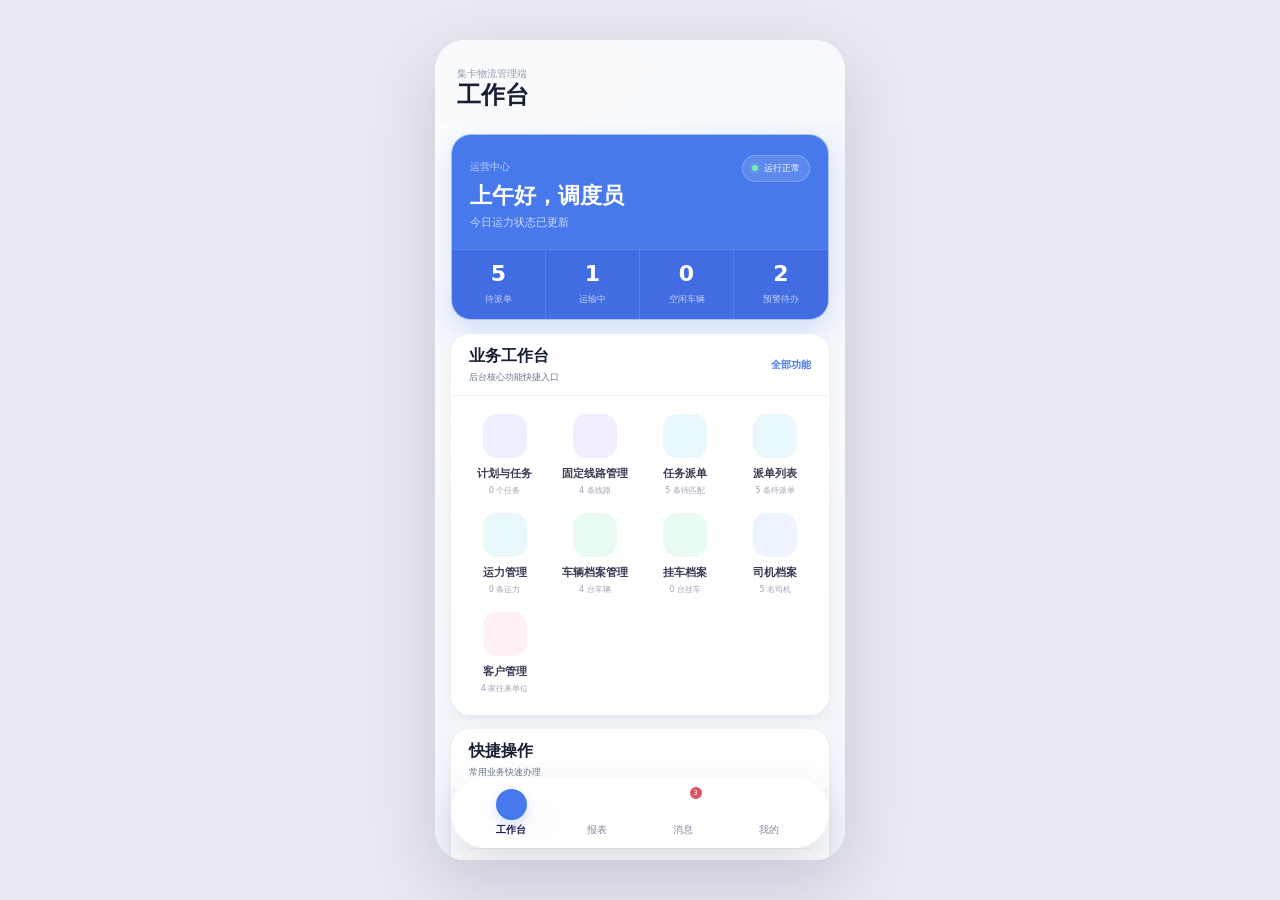
==== commit d7ee943b: "新增改动，意见反馈等等" ====
--- a/admin-mobile.html
+++ b/admin-mobile.html
@@ -7,13 +7,12 @@
     <title>集卡物流管理端</title>
     <link rel="stylesheet" href="admin-mobile.css" />
     <link rel="stylesheet" href="design-tokens.css" />
+    <link rel="stylesheet" href="feedback-management.css" />
   </head>
   <body>
     <div class="manager-shell">
       <header class="manager-header" id="managerHeader">
-        <button class="manager-drawer-toggle" id="managerDrawerButton" type="button" aria-label="打开工作台导航"><i data-lucide="menu"></i></button>
         <div class="manager-header-copy"><span class="manager-eyebrow" id="headerEyebrow">集卡物流管理端</span><h1 id="managerTitle">工作台</h1></div>
-        <button class="header-icon" id="headerMessageButton" type="button" aria-label="消息中心"><i data-lucide="bell"></i><span>3</span></button>
       </header>
 
       <main class="manager-main">
@@ -109,10 +108,19 @@
         </section>
 
         <section class="manager-view profile-view" id="profileView" data-title="我的">
-          <section class="manager-profile"><div class="manager-avatar">调</div><div><h2>张调度</h2><p>运营中心 · 调度管理员</p><span>账号 ZD-1008</span></div><button type="button" data-profile-action="profile">编辑</button></section>
-          <section class="profile-stat"><div><strong>18</strong><span>今日操作</span></div><div><strong>96%</strong><span>派单及时率</span></div><div><strong>3</strong><span>待办事项</span></div></section>
-          <section class="profile-menu"><h2>管理设置</h2><button data-profile-action="role" type="button"><span class="profile-menu-icon blue"><i data-lucide="shield-check"></i></span><strong>权限与角色</strong><i data-lucide="chevron-right"></i></button><button data-profile-action="notification" type="button"><span class="profile-menu-icon orange"><i data-lucide="bell-cog"></i></span><strong>消息设置</strong><i data-lucide="chevron-right"></i></button><button data-profile-action="security" type="button"><span class="profile-menu-icon purple"><i data-lucide="lock-keyhole"></i></span><strong>账号安全</strong><i data-lucide="chevron-right"></i></button></section>
-          <section class="profile-menu"><h2>系统服务</h2><button data-profile-action="desktop" type="button"><span class="profile-menu-icon green"><i data-lucide="monitor"></i></span><strong>返回后台系统</strong><i data-lucide="external-link"></i></button><button data-profile-action="about" type="button"><span class="profile-menu-icon gray"><i data-lucide="circle-help"></i></span><strong>关于系统</strong><i data-lucide="chevron-right"></i></button></section>
+          <section class="manager-profile">
+            <div class="manager-avatar" id="managerProfileAvatar" aria-hidden="true">调</div>
+            <div class="manager-profile-copy"><h2 id="managerProfileName">张调度</h2><p id="managerProfileIdentity">运营中心 · 调度管理员</p><span id="managerProfileAccount">账号 ZD-1008</span></div>
+            <button type="button" data-profile-action="profile">编辑资料</button>
+          </section>
+          <section class="profile-stat" aria-label="个人工作摘要"><div><strong>18</strong><span>今日操作</span></div><div><strong>96%</strong><span>派单及时率</span></div><div><strong>3</strong><span>待办事项</span></div></section>
+          <section class="profile-menu">
+            <h2>账号与设置</h2>
+            <button data-profile-action="role" type="button"><span class="profile-menu-icon blue"><i data-lucide="shield-check"></i></span><span class="profile-menu-copy"><strong>角色权限</strong><small id="managerRoleSummary">调度管理员</small></span><i data-lucide="chevron-right"></i></button>
+            <button data-profile-action="notification" type="button"><span class="profile-menu-icon orange"><i data-lucide="bell-cog"></i></span><span class="profile-menu-copy"><strong>通知设置</strong><small id="managerNotificationSummary">任务与预警已开启</small></span><i data-lucide="chevron-right"></i></button>
+            <button data-profile-action="security" type="button"><span class="profile-menu-icon purple"><i data-lucide="lock-keyhole"></i></span><span class="profile-menu-copy"><strong>账号安全</strong><small id="managerSecuritySummary">状态正常</small></span><i data-lucide="chevron-right"></i></button>
+            <button data-profile-action="help" type="button"><span class="profile-menu-icon gray"><i data-lucide="circle-help"></i></span><span class="profile-menu-copy"><strong>帮助与反馈</strong><small>使用指南与问题反馈</small></span><i data-lucide="chevron-right"></i></button>
+          </section>
           <p class="manager-version">集卡物流管理端 · 1.0</p>
         </section>
 
@@ -138,25 +146,12 @@
             <footer class="entry-actions"><button class="entry-cancel" id="entryCancelButton" type="button">取消</button><button class="entry-save" id="entrySaveButton" type="submit">保存</button></footer>
           </form>
         </section>
+
+        <section class="profile-subpage" id="managerProfileSubpage" aria-hidden="true">
+          <header class="subpage-header"><button class="subpage-back" id="profileSubpageBack" type="button" aria-label="返回我的"><i data-lucide="chevron-left"></i></button><div><span id="profileSubpageEyebrow">账号与设置</span><strong id="profileSubpageTitle">个人资料</strong></div><span aria-hidden="true"></span></header>
+          <div class="profile-subpage-content" id="profileSubpageContent"></div>
+        </section>
       </main>
-
-      <div class="manager-drawer-overlay" id="managerDrawerOverlay" aria-hidden="true"></div>
-      <aside class="manager-drawer" id="managerDrawer" aria-hidden="true" aria-label="工作台侧边导航">
-        <header class="manager-drawer-header">
-          <div class="manager-drawer-brand"><span class="manager-drawer-logo"><i data-lucide="layout-dashboard"></i></span><div><strong>工作台导航</strong><small>集卡物流管理端</small></div></div>
-          <button class="manager-drawer-close" id="managerDrawerClose" type="button" aria-label="关闭导航"><i data-lucide="x"></i></button>
-        </header>
-        <div class="manager-drawer-scroll">
-          <section class="manager-drawer-section">
-            <div class="manager-drawer-heading"><span>常用功能</span><small>业务快捷入口</small></div>
-            <div class="manager-drawer-links" id="managerDrawerLinks"></div>
-          </section>
-          <section class="manager-drawer-section manager-drawer-reminder-section">
-            <div class="manager-drawer-heading"><span>我的提醒</span><button type="button" data-drawer-action="messages">查看全部 <b>›</b></button></div>
-            <div class="manager-drawer-reminders" id="managerDrawerReminders"></div>
-          </section>
-        </div>
-      </aside>
 
       <nav class="manager-bottom-nav" id="managerBottomNav" aria-label="主导航">
         <button class="active" data-view="workbench" type="button"><span><i data-lucide="layout-dashboard"></i></span><strong>工作台</strong></button>
@@ -168,7 +163,10 @@
     </div>
 
     <script src="vendor/lucide.min.js"></script>
+    <script src="capacity-ownership.js"></script>
     <script src="admin-data-bridge.js"></script>
+    <script src="feedback-management.js"></script>
     <script src="admin-mobile.js"></script>
+    <script src="platform-config.js"></script>
   </body>
 </html>
--- a/admin-mobile.css
+++ b/admin-mobile.css
@@ -25,9 +25,6 @@
 .manager-shell.subpage-open .manager-bottom-nav { display: none; }
 .manager-eyebrow { display: block; margin-top: 5px; color: #999caf; font-size: 10px; }
 .manager-header h1 { margin: 0; color: var(--ink); font-size: 24px; line-height: 1.2; }
-.header-icon { position: relative; display: grid; width: 42px; height: 42px; place-items: center; border: 1px solid rgba(255,255,255,.9); border-radius: 50%; background: rgba(255,255,255,.78); color: #292b4c; box-shadow: 0 6px 18px rgba(59,54,118,.08); }
-.header-icon svg { width: 21px; height: 21px; }
-.header-icon span { position: absolute; top: -2px; right: -1px; display: grid; min-width: 17px; height: 17px; place-items: center; border: 2px solid #f3f3ff; border-radius: 9px; padding: 0 3px; color: #fff; background: var(--danger); font-size: 8px; font-weight: 800; }
 
 .manager-main { position: relative; z-index: 1; min-height: 0; flex: 1; overflow: hidden; }
 .manager-view { display: none; height: 100%; overflow-x: hidden; overflow-y: auto; overscroll-behavior: contain; padding: 10px 16px calc(104px + var(--safe-bottom)); scrollbar-color: var(--scrollbar-thumb) var(--scrollbar-track); scrollbar-width: thin; }
@@ -123,32 +120,36 @@
 .message-copy p { margin: 5px 0 0; color: #8c8fa2; font-size: 9px; line-height: 1.6; }
 .message-copy time { display: block; margin-top: 6px; color: #b0b2be; font-size: 8px; }
 
-.profile-view { padding-top: 7px; }
-.manager-profile { display: flex; align-items: center; gap: 13px; padding: 16px 4px 22px; }
-.manager-avatar { display: grid; width: 61px; height: 61px; flex: 0 0 auto; place-items: center; border: 4px solid rgba(255,255,255,.92); border-radius: 50%; color: #fff; background: var(--primary); box-shadow: 0 10px 24px rgba(90,79,242,.22); font-size: 21px; font-weight: 800; }
-.manager-profile > div:nth-child(2) { min-width: 0; flex: 1; }
-.manager-profile h2 { margin: 0; color: var(--ink); font-size: 21px; }
-.manager-profile p { margin: 5px 0 4px; color: #74768b; font-size: 11px; }
-.manager-profile span { color: #9b9daf; font-size: 9px; }
-.manager-profile button { min-width: 48px; min-height: 34px; border: 1px solid #e4e2ff; border-radius: 17px; background: rgba(255,255,255,.72); color: var(--primary); font-size: 10px; font-weight: 700; }
-.profile-stat { display: grid; grid-template-columns: repeat(3,1fr); overflow: hidden; border: 1px solid rgba(255,255,255,.92); border-radius: 19px; background: rgba(255,255,255,.94); box-shadow: var(--shadow-card); }
-.profile-stat div { position: relative; padding: 17px 5px; text-align: center; }
-.profile-stat div + div::before { position: absolute; top: 16px; bottom: 16px; left: 0; width: 1px; background: #f0f0f5; content: ""; }
-.profile-stat strong { display: block; color: var(--ink); font-size: 18px; }
-.profile-stat span { display: block; margin-top: 7px; color: var(--muted); font-size: 9px; }
-.profile-menu { margin-top: 14px; overflow: hidden; border: 1px solid rgba(255,255,255,.92); border-radius: 19px; background: rgba(255,255,255,.94); box-shadow: var(--shadow-card); }
-.profile-menu h2 { margin: 0; padding: 17px 18px 13px; border-bottom: 1px solid #f0f0f5; color: var(--ink); font-size: 14px; }
-.profile-menu button { display: flex; width: 100%; min-height: 64px; align-items: center; gap: 13px; border: 0; border-bottom: 1px solid #f0f0f5; padding: 0 17px; background: transparent; color: #30324c; text-align: left; }
+.profile-view { overflow-y: hidden; padding-top: 4px; }
+.manager-profile { display: flex; min-height: 78px; align-items: center; gap: 12px; padding: 6px 3px 10px; }
+.manager-avatar { display: grid; width: 56px; height: 56px; flex: 0 0 auto; place-items: center; border: 4px solid rgba(255,255,255,.92); border-radius: 50%; color: #fff; background-color: var(--primary); background-position: center; background-size: cover; box-shadow: 0 9px 22px rgba(71,121,237,.2); font-size: 20px; font-weight: 800; }
+.manager-profile-copy { min-width: 0; flex: 1; }
+.manager-profile h2 { margin: 0; overflow: hidden; color: var(--ink); font-size: 19px; text-overflow: ellipsis; white-space: nowrap; }
+.manager-profile p { margin: 4px 0 3px; overflow: hidden; color: #74768b; font-size: 10px; text-overflow: ellipsis; white-space: nowrap; }
+.manager-profile-copy > span { color: #9b9daf; font-size: 9px; }
+.manager-profile > button { min-width: 60px; min-height: 32px; border: 1px solid #dce6fb; border-radius: 16px; padding: 0 10px; background: rgba(255,255,255,.78); color: var(--primary); font-size: 9px; font-weight: 800; }
+.profile-stat { display: grid; grid-template-columns: repeat(3,1fr); overflow: hidden; border: 1px solid rgba(255,255,255,.92); border-radius: 15px; background: rgba(255,255,255,.94); box-shadow: var(--shadow-card); }
+.profile-stat div { position: relative; min-height: 64px; padding: 13px 5px 10px; text-align: center; }
+.profile-stat div + div::before { position: absolute; top: 13px; bottom: 13px; left: 0; width: 1px; background: #f0f0f5; content: ""; }
+.profile-stat strong { display: block; color: var(--ink); font-size: 18px; font-variant-numeric: tabular-nums; }
+.profile-stat span { display: block; margin-top: 5px; color: var(--muted); font-size: 9px; }
+.profile-menu { margin-top: 10px; overflow: hidden; border: 1px solid rgba(255,255,255,.92); border-radius: 15px; background: rgba(255,255,255,.94); box-shadow: var(--shadow-card); }
+.profile-menu h2 { margin: 0; padding: 11px 14px 9px; border-bottom: 1px solid #f0f0f5; color: var(--ink); font-size: 13px; }
+.profile-menu button { display: flex; width: 100%; min-height: 52px; align-items: center; gap: 10px; border: 0; border-bottom: 1px solid #f0f0f5; padding: 0 14px; background: transparent; color: #30324c; text-align: left; }
 .profile-menu button:last-child { border-bottom: 0; }
-.profile-menu button > strong { min-width: 0; flex: 1; font-size: 12px; }
-.profile-menu button > svg { width: 18px; height: 18px; color: #a4a6b5; }
-.profile-menu-icon { display: grid; width: 38px; height: 38px; flex: 0 0 auto; place-items: center; border-radius: 50%; color: #5068d7; background: #eef0ff; }
+.profile-menu-copy { min-width: 0; flex: 1; }
+.profile-menu-copy strong,
+.profile-menu-copy small { display: block; overflow: hidden; text-overflow: ellipsis; white-space: nowrap; }
+.profile-menu-copy strong { font-size: 12px; }
+.profile-menu-copy small { margin-top: 3px; color: #999caf; font-size: 8px; font-weight: 400; }
+.profile-menu button > svg { width: 17px; height: 17px; flex: 0 0 auto; color: #a4a6b5; }
+.profile-menu-icon { display: grid; width: 31px; height: 31px; flex: 0 0 auto; place-items: center; border-radius: 10px; color: #4779ed; background: #edf3ff; }
 .profile-menu-icon.orange { color: #d98535; background: #fff3e8; }
-.profile-menu-icon.purple { color: #8859c9; background: #f5edff; }
+.profile-menu-icon.purple { color: #7d66c8; background: #f2effc; }
 .profile-menu-icon.green { color: #31a26b; background: #ebfaf2; }
 .profile-menu-icon.gray { color: #71758b; background: #f0f1f6; }
-.profile-menu-icon svg { width: 19px; height: 19px; }
-.manager-version { margin: 19px 0 0; color: #b0b2bf; font-size: 9px; text-align: center; }
+.profile-menu-icon svg { width: 17px; height: 17px; }
+.manager-version { margin: 10px 0 0; color: #b0b2bf; font-size: 8px; text-align: center; }
 
 .reports-view { padding-top: 8px; }
 .report-filter-section,
@@ -245,11 +246,14 @@
 
 .module-view,
 .detail-view,
-.entry-view { position: absolute; z-index: 45; inset: 0; display: none; background: linear-gradient(180deg,#f0f1ff 0%,#f7f7ff 100%); }
+.entry-view,
+.profile-subpage { position: absolute; z-index: 45; inset: 0; display: none; background: linear-gradient(180deg,#f0f1ff 0%,#f7f7ff 100%); }
 .module-view.open,
 .detail-view.open,
-.entry-view.open { display: flex; flex-direction: column; animation: subpage-enter .2s ease-out; }
+.entry-view.open,
+.profile-subpage.open { display: flex; flex-direction: column; animation: subpage-enter .2s ease-out; }
 .entry-view { z-index: 55; }
+.profile-subpage { z-index: 58; }
 .entry-view form { display: flex; min-height: 0; flex: 1; flex-direction: column; }
 .subpage-header { display: grid; min-height: 76px; flex: 0 0 auto; grid-template-columns: 42px 1fr 42px; align-items: center; padding: max(17px,env(safe-area-inset-top)) 15px 9px; background: rgba(243,244,255,.8); backdrop-filter: blur(20px); }
 .subpage-header > div { min-width: 0; text-align: center; }
@@ -266,6 +270,65 @@
 .detail-scroll,
 .entry-scroll { min-height: 0; flex: 1; overflow-y: auto; overscroll-behavior: contain; padding: 10px 16px calc(28px + var(--safe-bottom)); scrollbar-color: var(--scrollbar-thumb) var(--scrollbar-track); scrollbar-width: thin; }
 .entry-scroll { padding-bottom: 28px; }
+.profile-subpage-content { min-height: 0; flex: 1; overflow: hidden; padding: 10px 16px calc(18px + var(--safe-bottom)); }
+.profile-editor { display: flex; height: 100%; min-height: 0; flex-direction: column; }
+.profile-editor-body { min-height: 0; flex: 1; overflow: hidden; }
+.profile-avatar-editor { display: flex; min-height: 82px; align-items: center; gap: 13px; padding: 4px 2px 12px; }
+.profile-avatar-preview { display: grid; width: 58px; height: 58px; flex: 0 0 auto; place-items: center; border: 4px solid rgba(255,255,255,.95); border-radius: 50%; color: #fff; background-color: var(--primary); background-position: center; background-size: cover; box-shadow: 0 9px 22px rgba(71,121,237,.2); font-size: 20px; font-weight: 800; }
+.profile-avatar-editor > div { min-width: 0; flex: 1; }
+.profile-avatar-editor strong,
+.profile-avatar-editor small { display: block; }
+.profile-avatar-editor strong { color: var(--ink); font-size: 13px; }
+.profile-avatar-editor small { margin-top: 5px; color: var(--muted); font-size: 8px; }
+.profile-avatar-upload { display: inline-flex; min-height: 29px; align-items: center; gap: 5px; margin-top: 8px; border: 1px solid #dce6fb; border-radius: 15px; padding: 0 10px; color: var(--primary); background: rgba(255,255,255,.8); font-size: 9px; font-weight: 700; }
+.profile-avatar-upload input { position: absolute; width: 1px; height: 1px; opacity: 0; }
+.profile-avatar-upload svg { width: 14px; height: 14px; }
+.profile-form-card,
+.profile-settings-card { overflow: hidden; border: 1px solid rgba(255,255,255,.94); border-radius: 16px; background: rgba(255,255,255,.95); box-shadow: var(--shadow-card); }
+.profile-form-row { display: grid; min-height: 50px; grid-template-columns: 76px minmax(0,1fr); align-items: center; gap: 12px; margin: 0 14px; border-bottom: 1px solid #f0f0f5; }
+.profile-form-row:last-child { border-bottom: 0; }
+.profile-form-row > span { color: #7f8295; font-size: 9px; }
+.profile-form-row input { width: 100%; height: 36px; min-width: 0; border: 0; border-radius: 8px; padding: 0 8px; outline: 0; color: #3e4258; background: #f7f8fb; font-size: 11px; text-align: right; }
+.profile-form-row input:focus { box-shadow: 0 0 0 2px rgba(71,121,237,.16); }
+.profile-form-row input[readonly] { color: #85899b; background: transparent; }
+.profile-form-note { display: flex; align-items: flex-start; gap: 8px; margin: 10px 2px 0; color: #9699a9; font-size: 8px; line-height: 1.5; }
+.profile-form-note svg { width: 14px; height: 14px; flex: 0 0 auto; color: var(--primary); }
+.profile-editor-actions { display: grid; flex: 0 0 auto; grid-template-columns: 1fr 1.55fr; gap: 9px; padding-top: 12px; }
+.profile-editor-actions button { height: 43px; border-radius: 12px; font-size: 11px; font-weight: 800; }
+.profile-editor-cancel { border: 1px solid #e1e4ec; color: #6f7386; background: #fff; }
+.profile-editor-save { border: 0; color: #fff; background: var(--primary); box-shadow: 0 7px 16px rgba(71,121,237,.2); }
+.profile-editor-save:disabled { box-shadow: none; cursor: default; opacity: .45; }
+.profile-page-intro { display: flex; align-items: center; gap: 12px; margin: 2px 0 12px; border-radius: 16px; padding: 15px; color: #fff; background: var(--primary); box-shadow: 0 12px 26px rgba(71,121,237,.2); }
+.profile-page-intro > span { display: grid; width: 40px; height: 40px; flex: 0 0 auto; place-items: center; border-radius: 13px; background: rgba(255,255,255,.16); }
+.profile-page-intro svg { width: 20px; height: 20px; }
+.profile-page-intro div { min-width: 0; flex: 1; }
+.profile-page-intro strong,
+.profile-page-intro small { display: block; }
+.profile-page-intro strong { font-size: 13px; }
+.profile-page-intro small { margin-top: 5px; color: rgba(255,255,255,.72); font-size: 8px; line-height: 1.45; }
+.profile-setting-row { display: flex; min-height: 58px; align-items: center; gap: 12px; margin: 0 15px; border-bottom: 1px solid #f0f0f5; }
+.profile-setting-row:last-child { border-bottom: 0; }
+.profile-setting-row > span:first-child { display: grid; width: 31px; height: 31px; flex: 0 0 auto; place-items: center; border-radius: 10px; color: var(--primary); background: var(--primary-soft); }
+.profile-setting-row > span:first-child svg { width: 16px; height: 16px; }
+.profile-setting-copy { min-width: 0; flex: 1; }
+.profile-setting-copy strong,
+.profile-setting-copy small { display: block; }
+.profile-setting-copy strong { color: #3e4258; font-size: 11px; }
+.profile-setting-copy small { margin-top: 4px; color: #999dac; font-size: 8px; line-height: 1.4; }
+.profile-setting-value { max-width: 46%; overflow: hidden; color: #6f7388; font-size: 9px; font-style: normal; text-overflow: ellipsis; white-space: nowrap; }
+.profile-toggle { position: relative; width: 38px; height: 22px; flex: 0 0 auto; }
+.profile-toggle input { position: absolute; width: 1px; height: 1px; opacity: 0; }
+.profile-toggle i { position: absolute; inset: 0; border-radius: 12px; background: #d8dce6; transition: .18s ease; }
+.profile-toggle i::after { position: absolute; top: 3px; left: 3px; width: 16px; height: 16px; border-radius: 50%; background: #fff; box-shadow: 0 2px 5px rgba(38,45,65,.18); content: ""; transition: .18s ease; }
+.profile-toggle input:checked + i { background: var(--primary); }
+.profile-toggle input:checked + i::after { transform: translateX(16px); }
+.profile-toggle input:focus-visible + i { outline: 3px solid rgba(71,121,237,.2); outline-offset: 2px; }
+.profile-page-note { margin: 11px 3px 0; color: #9699aa; font-size: 8px; line-height: 1.6; }
+.profile-page-button { width: 100%; height: 43px; margin-top: 12px; border: 0; border-radius: 12px; color: #fff; background: var(--primary); font-size: 11px; font-weight: 800; }
+.profile-feedback { display: block; margin-top: 12px; }
+.profile-feedback > span { display: block; margin-bottom: 6px; color: #64687d; font-size: 9px; font-weight: 700; }
+.profile-feedback textarea { width: 100%; min-height: 92px; resize: none; border: 1px solid #e1e4ed; border-radius: 13px; padding: 11px; outline: 0; color: #3e4258; background: rgba(255,255,255,.96); font-size: 10px; line-height: 1.55; }
+.profile-feedback textarea:focus { border-color: var(--primary); box-shadow: 0 0 0 3px rgba(71,121,237,.1); }
 .entry-intro { display: flex; align-items: flex-start; gap: 12px; padding: 8px 2px 17px; }
 .entry-intro > span { display: grid; width: 38px; height: 38px; flex: 0 0 auto; place-items: center; border-radius: 13px; color: var(--primary); background: var(--primary-soft); }
 .entry-intro svg { width: 19px; height: 19px; }
@@ -438,11 +501,28 @@
   .manager-view,
   .module-scroll,
   .detail-scroll,
-  .entry-scroll { padding-right: 12px; padding-left: 12px; }
+  .entry-scroll,
+  .profile-subpage-content { padding-right: 12px; padding-left: 12px; }
   .mobile-form-section { margin-right: -12px; margin-left: -12px; padding-right: 14px; padding-left: 14px; }
   .module-grid { column-gap: 3px; padding-right: 7px; padding-left: 7px; }
   .module-grid strong { font-size: 10px; }
   .manager-bottom-nav { right: 10px; left: 10px; }
+}
+
+@media (max-height: 700px) {
+  .profile-view { padding-top: 0; padding-bottom: calc(94px + var(--safe-bottom)); }
+  .manager-profile { min-height: 68px; padding-top: 2px; padding-bottom: 7px; }
+  .manager-avatar { width: 50px; height: 50px; border-width: 3px; font-size: 18px; }
+  .profile-stat div { min-height: 56px; padding-top: 10px; }
+  .profile-stat span { margin-top: 3px; }
+  .profile-menu { margin-top: 8px; }
+  .profile-menu h2 { padding-top: 8px; padding-bottom: 7px; }
+  .profile-menu button { min-height: 47px; }
+  .profile-menu-icon { width: 28px; height: 28px; }
+  .manager-version { margin-top: 7px; }
+  .profile-avatar-editor { min-height: 72px; padding-bottom: 8px; }
+  .profile-form-row { min-height: 45px; }
+  .profile-editor-actions { padding-top: 9px; }
 }
 
 @media (min-width: 600px) {
@@ -451,111 +531,14 @@
   .manager-bottom-nav { border-radius: 35px; }
   .module-view,
   .detail-view,
-  .entry-view { border-radius: 30px; }
+  .entry-view,
+  .profile-subpage { border-radius: 30px; }
 }
 
-/* Workbench side navigation */
-.manager-header-copy { min-width: 0; flex: 1; margin-left: 10px; }
-.manager-drawer-toggle {
-  display: grid;
-  width: 42px;
-  height: 42px;
-  flex: 0 0 auto;
-  place-items: center;
-  border: 1px solid rgba(255,255,255,.9);
-  border-radius: 50%;
-  color: #292b4c;
-  background: rgba(255,255,255,.78);
-  box-shadow: 0 6px 18px rgba(59,54,118,.08);
-}
-.manager-drawer-toggle svg { width: 21px; height: 21px; }
-.manager-drawer-overlay {
-  position: absolute;
-  z-index: 35;
-  inset: 0;
-  visibility: hidden;
-  background: rgba(25,24,53,.38);
-  opacity: 0;
-  transition: opacity .24s ease, visibility .24s ease;
-}
-.manager-drawer-overlay.open { visibility: visible; opacity: 1; }
-.manager-drawer {
-  position: absolute;
-  z-index: 36;
-  top: 0;
-  bottom: 0;
-  left: 0;
-  display: flex;
-  width: min(88%, 375px);
-  flex-direction: column;
-  overflow: hidden;
-  border-right: 1px solid #f0eff8;
-  background: rgba(255,255,255,.98);
-  transform: translateX(-102%);
-  transition: transform .26s cubic-bezier(.22,.8,.3,1);
-}
-.manager-drawer.open { transform: translateX(0); box-shadow: 18px 0 45px rgba(32,29,74,.16); }
-.manager-drawer-header {
-  display: flex;
-  min-height: 92px;
-  align-items: center;
-  justify-content: space-between;
-  gap: 12px;
-  padding: max(24px,env(safe-area-inset-top)) 18px 15px;
-  border-bottom: 1px solid #f0eff7;
-  background: rgba(255,255,255,.98);
-}
-.manager-drawer-brand { display: flex; min-width: 0; align-items: center; gap: 11px; }
-.manager-drawer-logo { display: grid; width: 44px; height: 44px; flex: 0 0 auto; place-items: center; border-radius: 14px; color: #fff; background: linear-gradient(145deg,#7469ff,#5447e8); box-shadow: 0 8px 18px rgba(90,79,242,.2); }
-.manager-drawer-logo svg { width: 21px; height: 21px; }
-.manager-drawer-brand strong { display: block; color: var(--ink); font-size: 16px; }
-.manager-drawer-brand small { display: block; margin-top: 4px; color: #9899ad; font-size: 10px; }
-.manager-drawer-close { display: grid; width: 34px; height: 34px; flex: 0 0 auto; place-items: center; border: 0; border-radius: 50%; color: #74768c; background: #f4f3fa; }
-.manager-drawer-close svg { width: 18px; height: 18px; }
-.manager-drawer-scroll { flex: 1; overflow-y: auto; padding: 4px 18px calc(24px + var(--safe-bottom)); scrollbar-color: var(--scrollbar-thumb) transparent; scrollbar-width: thin; }
-.manager-drawer-section { padding: 19px 0 18px; border-bottom: 1px solid #f0eff7; }
-.manager-drawer-section:last-child { border-bottom: 0; }
-.manager-drawer-heading { display: flex; align-items: flex-end; justify-content: space-between; gap: 10px; }
-.manager-drawer-heading > span { color: #28284a; font-size: 18px; font-weight: 800; }
-.manager-drawer-heading > small { color: #9a9bb0; font-size: 10px; }
-.manager-drawer-heading button { border: 0; padding: 0 0 2px; color: var(--primary); background: transparent; font-size: 10px; }
-.manager-drawer-heading button b { margin-left: 2px; color: #a5a3c1; font-size: 17px; font-weight: 400; }
-.manager-drawer-links { display: grid; grid-template-columns: 1fr 1fr; gap: 8px; margin-top: 14px; }
-.manager-drawer-link { display: flex; min-height: 64px; align-items: center; gap: 8px; border: 1px solid #f0eff7; border-radius: 14px; padding: 9px 8px; background: #fff; text-align: left; }
-.manager-drawer-link > span:nth-child(2) { min-width: 0; flex: 1; }
-.manager-drawer-link > svg { width: 14px; height: 14px; flex: 0 0 auto; color: #b3b3c2; }
-.manager-drawer-link strong, .manager-drawer-link small { display: block; overflow: hidden; text-overflow: ellipsis; white-space: nowrap; }
-.manager-drawer-link strong { color: #3d3f5c; font-size: 11px; }
-.manager-drawer-link small { margin-top: 4px; color: #a1a2b3; font-size: 8px; }
-.manager-drawer-icon { display: grid; width: 32px; height: 32px; flex: 0 0 auto; place-items: center; border-radius: 10px; color: #5270db; background: #eeefff; }
-.manager-drawer-icon svg { width: 16px; height: 16px; }
-.manager-drawer-icon.purple { color: #8062dd; background: #f3edff; }
-.manager-drawer-icon.cyan { color: #278eaf; background: #e8f8fb; }
-.manager-drawer-icon.orange { color: #df8738; background: #fff3e7; }
-.manager-drawer-icon.green { color: #2ea56d; background: #e9faf1; }
-.manager-drawer-icon.indigo { color: #4c70c7; background: #edf3ff; }
-.manager-drawer-icon.rose { color: #d46681; background: #fff0f4; }
-.manager-drawer-icon.yellow { color: #d0932f; background: #fff8e5; }
-.manager-drawer-reminders { margin-top: 11px; }
-.manager-drawer-reminder { display: flex; width: 100%; min-height: 70px; align-items: flex-start; gap: 9px; border: 0; border-bottom: 1px solid #f5f4f9; padding: 10px 0; background: transparent; text-align: left; }
-.manager-drawer-reminder:last-child { border-bottom: 0; }
-.manager-drawer-reminder-icon { display: grid; width: 33px; height: 33px; flex: 0 0 auto; place-items: center; border-radius: 11px; color: #3e80d3; background: #eaf4ff; }
-.manager-drawer-reminder-icon.warning { color: #dd8a37; background: #fff3e5; }
-.manager-drawer-reminder-icon.success { color: #2ca46c; background: #eaf9f1; }
-.manager-drawer-reminder-icon svg { width: 16px; height: 16px; }
-.manager-drawer-reminder > span:nth-child(2) { min-width: 0; flex: 1; }
-.manager-drawer-reminder strong, .manager-drawer-reminder small, .manager-drawer-reminder time { display: block; overflow: hidden; text-overflow: ellipsis; white-space: nowrap; }
-.manager-drawer-reminder strong { color: #3b3d58; font-size: 11px; }
-.manager-drawer-reminder small { margin-top: 4px; color: #8f91a4; font-size: 9px; }
-.manager-drawer-reminder time { margin-top: 5px; color: #b1b2c0; font-size: 8px; }
-.manager-drawer-reminder > b { color: #b0afc1; font-size: 20px; font-weight: 400; }
-.manager-drawer-empty { display: flex; min-height: 75px; align-items: center; justify-content: center; gap: 7px; color: #9d9eaf; font-size: 10px; }
-.manager-drawer-empty svg { width: 16px; height: 16px; color: var(--success); }
-
-@media (max-width: 360px) {
-  .manager-drawer { width: 91%; }
-  .manager-drawer-header { padding-right: 14px; padding-left: 14px; }
-  .manager-drawer-scroll { padding-right: 14px; padding-left: 14px; }
-  .manager-drawer-links { gap: 6px; }
-  .manager-drawer-link { padding-right: 6px; padding-left: 6px; }
-}
+.manager-header-copy { min-width: 0; flex: 1; }
+/* Capacity ownership badges shared with the desktop semantics. */
+.capacity-ownership-badge { display: inline-flex; align-items: center; min-height: 22px; padding: 2px 7px; border: 1px solid transparent; border-radius: 4px; font-size: 12px; font-weight: 700; line-height: 1.2; }
+.capacity-ownership-badge.self { color: #116149; background: #e7f7f0; border-color: #9fd8c4; }
+.capacity-ownership-badge.third { color: #8a4b08; background: #fff4df; border-color: #edc781; }
+.capacity-ownership-badge.mixed { color: #9b2c2c; background: #fff0f0; border-color: #ef9b9b; }
+.capacity-ownership-badge.pending { color: #5c6470; background: #f2f4f7; border-color: #d5dae1; }
--- a/feedback-management.css
+++ b/feedback-management.css
@@ -0,0 +1,155 @@
+/* Shared driver/manager feedback submission */
+.feedback-mobile-page { min-height: 100%; }
+.feedback-mobile-tabs { display: grid; grid-template-columns: 1fr 1fr; gap: 6px; margin-bottom: 12px; border-radius: 12px; padding: 4px; background: rgba(231, 234, 244, .9); }
+.feedback-mobile-tabs button { min-height: 38px; border: 0; border-radius: 9px; color: #777f92; background: transparent; font-size: 11px; font-weight: 700; }
+.feedback-mobile-tabs button.active { color: var(--primary); background: #fff; box-shadow: 0 5px 14px rgba(39, 56, 89, .08); }
+.feedback-form-card { overflow: hidden; border: 1px solid rgba(255, 255, 255, .96); border-radius: 16px; padding: 14px; background: rgba(255, 255, 255, .96); box-shadow: var(--shadow-card); }
+.feedback-form-intro { display: flex; align-items: center; gap: 10px; margin-bottom: 13px; }
+.feedback-form-intro > span { display: grid; width: 36px; height: 36px; flex: 0 0 auto; place-items: center; border-radius: 11px; color: var(--primary); background: var(--primary-soft); }
+.feedback-form-intro svg { width: 18px; height: 18px; }
+.feedback-form-intro strong,
+.feedback-form-intro small { display: block; }
+.feedback-form-intro strong { color: var(--ink); font-size: 13px; }
+.feedback-form-intro small { margin-top: 3px; color: var(--muted); font-size: 9px; line-height: 1.45; }
+.feedback-field { display: block; margin-top: 12px; color: #596174; font-size: 10px; font-weight: 700; }
+.feedback-field > span { display: flex; align-items: center; justify-content: space-between; margin-bottom: 6px; }
+.feedback-field > span em { color: #a1a7b4; font-size: 8px; font-style: normal; font-weight: 400; }
+.feedback-field select,
+.feedback-field input:not([type="file"]),
+.feedback-field textarea { width: 100%; border: 1px solid #e5e8ef; border-radius: 10px; outline: 0; color: #34394e; background: #f8f9fc; font: inherit; font-size: 11px; }
+.feedback-field select,
+.feedback-field input:not([type="file"]) { height: 40px; padding: 0 11px; }
+.feedback-field textarea { min-height: 104px; resize: vertical; padding: 10px 11px; line-height: 1.65; }
+.feedback-field select:focus,
+.feedback-field input:focus,
+.feedback-field textarea:focus { border-color: var(--primary); box-shadow: 0 0 0 3px rgba(71, 121, 237, .1); }
+.feedback-upload { display: flex; min-height: 70px; align-items: center; gap: 10px; border: 1px dashed #cfd7e6; border-radius: 12px; padding: 11px; color: #68758a; background: #f8faff; cursor: pointer; }
+.feedback-upload input { position: absolute; width: 1px; height: 1px; opacity: 0; }
+.feedback-upload > .feedback-upload-icon { display: grid; width: 36px; height: 36px; flex: 0 0 auto; place-items: center; border-radius: 10px; color: var(--primary); background: var(--primary-soft); }
+.feedback-upload svg { width: 18px; height: 18px; }
+.feedback-upload span { min-width: 0; flex: 1; }
+.feedback-upload strong,
+.feedback-upload small { display: block; }
+.feedback-upload strong { color: #4e5d73; font-size: 10px; }
+.feedback-upload small { margin-top: 4px; color: #929cad; font-size: 8px; line-height: 1.45; }
+.feedback-file-summary { display: block; overflow: hidden; margin-top: 6px; color: #7c879a; font-size: 8px; text-overflow: ellipsis; white-space: nowrap; }
+.feedback-submit-button { width: 100%; min-height: 44px; margin-top: 14px; border: 0; border-radius: 12px; color: #fff; background: var(--primary); box-shadow: 0 8px 17px rgba(71, 121, 237, .2); font-size: 11px; font-weight: 800; }
+.feedback-submit-button:disabled { box-shadow: none; opacity: .55; }
+.feedback-history-list { display: grid; gap: 10px; }
+.feedback-history-card { border: 1px solid rgba(255, 255, 255, .96); border-radius: 15px; padding: 13px 14px; background: rgba(255, 255, 255, .96); box-shadow: var(--shadow-card); }
+.feedback-history-card header { display: flex; align-items: center; justify-content: space-between; gap: 10px; }
+.feedback-history-card header > span { min-width: 0; }
+.feedback-history-card header strong,
+.feedback-history-card header small { display: block; }
+.feedback-history-card header strong { overflow: hidden; color: var(--ink); font-size: 12px; text-overflow: ellipsis; white-space: nowrap; }
+.feedback-history-card header small { margin-top: 4px; color: #9a9faf; font-size: 8px; }
+.feedback-history-card p { display: -webkit-box; overflow: hidden; margin: 10px 0 0; color: #666e80; font-size: 10px; line-height: 1.65; -webkit-box-orient: vertical; -webkit-line-clamp: 2; }
+.feedback-history-meta { display: flex; align-items: center; justify-content: space-between; gap: 10px; margin-top: 9px; color: #9a9faf; font-size: 8px; }
+.feedback-history-reply { margin-top: 10px; border-left: 3px solid var(--primary); border-radius: 6px; padding: 9px 10px; color: #58667b; background: var(--primary-soft); font-size: 9px; line-height: 1.55; }
+.feedback-history-empty { display: flex; min-height: 190px; flex-direction: column; align-items: center; justify-content: center; border: 1px dashed #dce1eb; border-radius: 16px; color: #9a9faf; background: rgba(255, 255, 255, .72); text-align: center; }
+.feedback-history-empty svg { width: 28px; height: 28px; margin-bottom: 10px; }
+.feedback-history-empty strong { color: #687287; font-size: 12px; }
+.feedback-history-empty span { margin-top: 6px; font-size: 9px; }
+.manager-feedback-page { height: 100%; overflow-y: auto; padding-bottom: 8px; scrollbar-width: thin; }
+.manager-feedback-page .feedback-form-card { margin-top: 10px; }
+
+/* Shared status visuals */
+.feedback-status,
+.feedback-source,
+.feedback-priority { display: inline-flex; align-items: center; border-radius: 12px; padding: 4px 8px; font-size: 10px; font-style: normal; font-weight: 700; white-space: nowrap; }
+.feedback-status.pending { color: #a56b19; background: #fff5df; }
+.feedback-status.processing { color: #3568c8; background: #edf3ff; }
+.feedback-status.resolved { color: #177b55; background: #eaf8f1; }
+.feedback-status.closed { color: #6e7786; background: #eef1f5; }
+.feedback-source.driver { color: #3568c8; background: #edf3ff; }
+.feedback-source.manager { color: #7956b8; background: #f4efff; }
+.feedback-priority { margin-top: 5px; padding: 2px 6px; color: #7b8493; background: #f0f2f5; font-size: 9px; }
+.feedback-priority.high { color: #ac6918; background: #fff3dd; }
+.feedback-priority.urgent { color: #ad4050; background: #fff0f2; }
+
+/* PC feedback management */
+.feedback-management-heading { padding-top: 4px; }
+.feedback-summary-grid { display: grid; grid-template-columns: repeat(4, minmax(0, 1fr)); gap: 14px; margin: 16px 0; }
+.feedback-stat-card { position: relative; min-height: 112px; overflow: hidden; border: 1px solid #e5e9f0; border-radius: 10px; padding: 18px; color: #6e7b8f; background: #fff; box-shadow: 0 8px 22px rgba(37, 52, 77, .05); text-align: left; }
+.feedback-stat-card::after { position: absolute; right: 0; bottom: 0; left: 0; height: 3px; background: transparent; content: ""; }
+.feedback-stat-card:hover,
+.feedback-stat-card:focus-visible { border-color: #b9ceef; outline: 0; box-shadow: 0 10px 25px rgba(37, 74, 134, .1); }
+.feedback-stat-card.active { border-color: #8fb3eb; background: #f9fbff; }
+.feedback-stat-card.active::after { background: var(--primary); }
+.feedback-stat-card span,
+.feedback-stat-card strong,
+.feedback-stat-card small { display: block; }
+.feedback-stat-card span { color: #65748a; font-size: 12px; font-weight: 700; }
+.feedback-stat-card strong { margin: 8px 0 6px; color: #293d59; font-size: 27px; font-variant-numeric: tabular-nums; }
+.feedback-stat-card small { color: #9aa5b3; font-size: 10px; }
+.feedback-source-toolbar { display: flex; align-items: center; justify-content: space-between; gap: 16px; margin-bottom: 14px; }
+.feedback-source-toolbar > div { display: flex; gap: 7px; }
+.feedback-source-toolbar [data-feedback-source] { min-height: 34px; border: 1px solid #e0e5ec; border-radius: 17px; padding: 0 14px; color: #6f7d90; background: #fff; font-size: 11px; font-weight: 700; }
+.feedback-source-toolbar [data-feedback-source].active { border-color: var(--primary); color: #fff; background: var(--primary); }
+.feedback-query-grid { grid-template-columns: minmax(220px, 1.3fr) repeat(4, minmax(145px, .8fr)); }
+.feedback-table { width: 100%; min-width: 1500px; table-layout: fixed; --fixed-action-width: 108px; }
+.feedback-table th:nth-child(1) { width: 166px; }
+.feedback-table th:nth-child(2) { width: 86px; }
+.feedback-table th:nth-child(3) { width: 150px; }
+.feedback-table th:nth-child(4) { width: 142px; }
+.feedback-table th:nth-child(5) { width: 260px; }
+.feedback-table th:nth-child(6) { width: 155px; }
+.feedback-table th:nth-child(7) { width: 82px; }
+.feedback-table th:nth-child(8) { width: 145px; }
+.feedback-table th:nth-child(9) { width: 90px; }
+.feedback-table th:nth-child(10) { width: 104px; }
+.feedback-table td { height: 62px; vertical-align: middle; }
+.feedback-submitter strong,
+.feedback-submitter small { display: block; }
+.feedback-submitter strong { color: #344963; font-size: 12px; }
+.feedback-submitter small { overflow: hidden; margin-top: 4px; color: #8c98a8; font-size: 10px; text-overflow: ellipsis; white-space: nowrap; }
+.feedback-description-cell { display: -webkit-box; overflow: hidden; color: #536279; line-height: 1.55; -webkit-box-orient: vertical; -webkit-line-clamp: 2; }
+.feedback-table time { color: #68768a; font-size: 11px; white-space: nowrap; }
+.feedback-empty { display: flex; min-height: 230px; flex-direction: column; align-items: center; justify-content: center; color: #96a1b0; text-align: center; }
+.feedback-empty strong { color: #45566d; font-size: 14px; }
+.feedback-empty span { margin-top: 7px; font-size: 11px; }
+.feedback-detail-dialog { width: min(920px, calc(100vw - 48px)); max-width: 920px; max-height: calc(100dvh - 48px); overflow: hidden; padding: 0; }
+.feedback-detail-dialog[open] { display: flex; flex-direction: column; }
+.feedback-detail-form { display: flex; min-height: 0; flex: 1; flex-direction: column; }
+.feedback-detail-scroll { min-height: 0; overflow-y: auto; padding: 20px 24px; background: #f7f9fc; }
+.feedback-detail-section { margin-bottom: 16px; border: 1px solid #e4e9f0; border-radius: 9px; padding: 17px; background: #fff; }
+.feedback-detail-section h3 { margin: 0 0 13px; color: #334861; font-size: 13px; }
+.feedback-detail-grid { display: grid; grid-template-columns: repeat(3, minmax(0, 1fr)); gap: 14px 20px; }
+.feedback-detail-grid span,
+.feedback-detail-grid strong { display: block; }
+.feedback-detail-grid span { margin-bottom: 5px; color: #909bab; font-size: 10px; }
+.feedback-detail-grid strong { color: #405269; font-size: 12px; overflow-wrap: anywhere; }
+.feedback-detail-description { margin: 0; color: #4e5e74; font-size: 12px; line-height: 1.8; white-space: pre-wrap; }
+.feedback-media-grid { display: grid; grid-template-columns: repeat(3, minmax(0, 1fr)); gap: 12px; }
+.feedback-media-item { overflow: hidden; margin: 0; border: 1px solid #e3e8ef; border-radius: 8px; background: #f7f9fc; }
+.feedback-media-item img,
+.feedback-media-item video { display: block; width: 100%; height: 148px; object-fit: cover; background: #e8edf4; }
+.feedback-media-item figcaption { overflow: hidden; padding: 9px 10px; color: #66758a; font-size: 10px; text-overflow: ellipsis; white-space: nowrap; }
+.feedback-media-empty,
+.feedback-media-missing { display: flex; min-height: 90px; align-items: center; justify-content: center; border-radius: 7px; color: #929dad; background: #f5f7fa; font-size: 11px; }
+.feedback-media-missing { flex-direction: column; gap: 5px; }
+.feedback-media-missing svg { width: 21px; height: 21px; }
+.feedback-media-missing small { font-size: 9px; }
+.feedback-process-grid { display: grid; grid-template-columns: repeat(3, minmax(0, 1fr)); gap: 14px; }
+.feedback-process-grid .field-wide { grid-column: 1 / -1; }
+.feedback-timeline { display: grid; gap: 0; }
+.feedback-timeline > div { display: grid; grid-template-columns: 14px 1fr; gap: 10px; min-height: 48px; }
+.feedback-timeline i { position: relative; width: 8px; height: 8px; margin-top: 4px; border-radius: 50%; background: var(--primary); box-shadow: 0 0 0 4px #eaf1ff; }
+.feedback-timeline i::after { position: absolute; top: 12px; bottom: -35px; left: 3px; width: 1px; background: #dde5f0; content: ""; }
+.feedback-timeline > div:last-child i::after { display: none; }
+.feedback-timeline strong,
+.feedback-timeline small { display: block; }
+.feedback-timeline strong { color: #485b73; font-size: 11px; }
+.feedback-timeline small { margin-top: 4px; color: #98a3b1; font-size: 9px; }
+@media (max-width: 1100px) {
+  .feedback-summary-grid { grid-template-columns: repeat(2, minmax(0, 1fr)); }
+  .feedback-query-grid { grid-template-columns: repeat(2, minmax(0, 1fr)); }
+}
+@media (max-width: 700px) {
+  .feedback-summary-grid { grid-template-columns: minmax(0, 1fr); }
+  .feedback-detail-dialog { width: calc(100vw - 20px); max-height: calc(100dvh - 20px); }
+  .feedback-detail-grid,
+  .feedback-process-grid,
+  .feedback-media-grid { grid-template-columns: minmax(0, 1fr); }
+  .feedback-process-grid .field-wide { grid-column: 1; }
+}
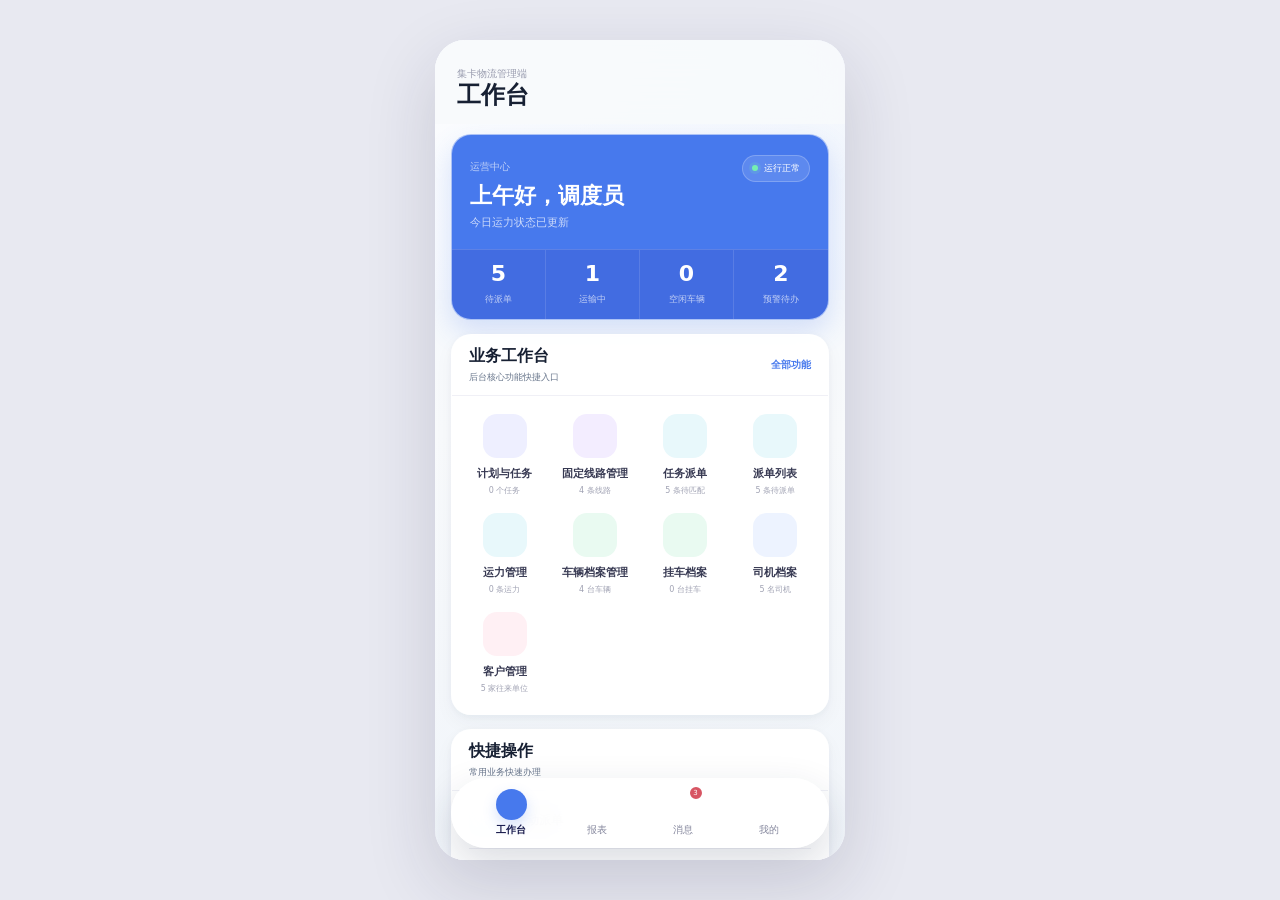
==== commit f2dfef1c: "结算优化，计划任务优化，排版优化，增加新功能" ====
--- a/admin-mobile.html
+++ b/admin-mobile.html
@@ -164,6 +164,7 @@
 
     <script src="vendor/lucide.min.js"></script>
     <script src="capacity-ownership.js"></script>
+    <script src="dispatch-task-nodes.js"></script>
     <script src="admin-data-bridge.js"></script>
     <script src="feedback-management.js"></script>
     <script src="admin-mobile.js"></script>
--- a/admin-mobile.css
+++ b/admin-mobile.css
@@ -540,5 +540,4 @@
 .capacity-ownership-badge { display: inline-flex; align-items: center; min-height: 22px; padding: 2px 7px; border: 1px solid transparent; border-radius: 4px; font-size: 12px; font-weight: 700; line-height: 1.2; }
 .capacity-ownership-badge.self { color: #116149; background: #e7f7f0; border-color: #9fd8c4; }
 .capacity-ownership-badge.third { color: #8a4b08; background: #fff4df; border-color: #edc781; }
-.capacity-ownership-badge.mixed { color: #9b2c2c; background: #fff0f0; border-color: #ef9b9b; }
 .capacity-ownership-badge.pending { color: #5c6470; background: #f2f4f7; border-color: #d5dae1; }
